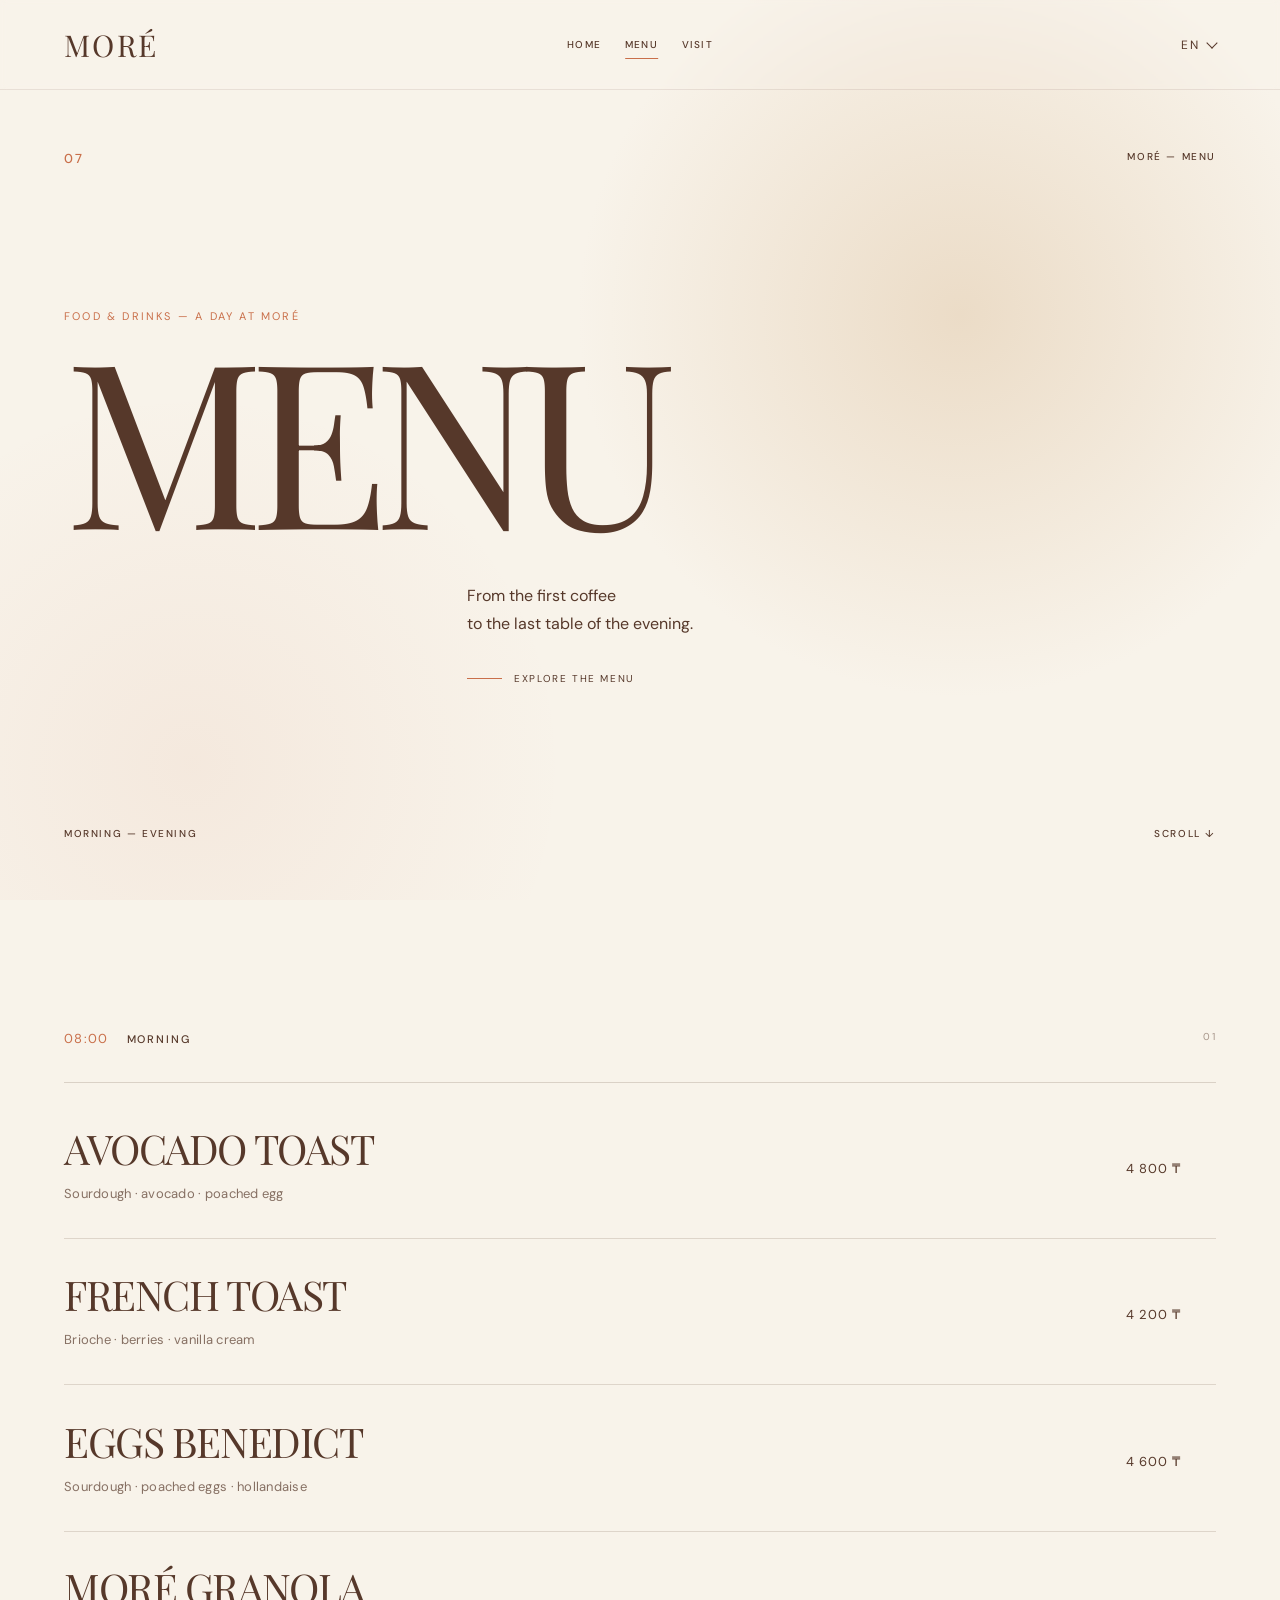
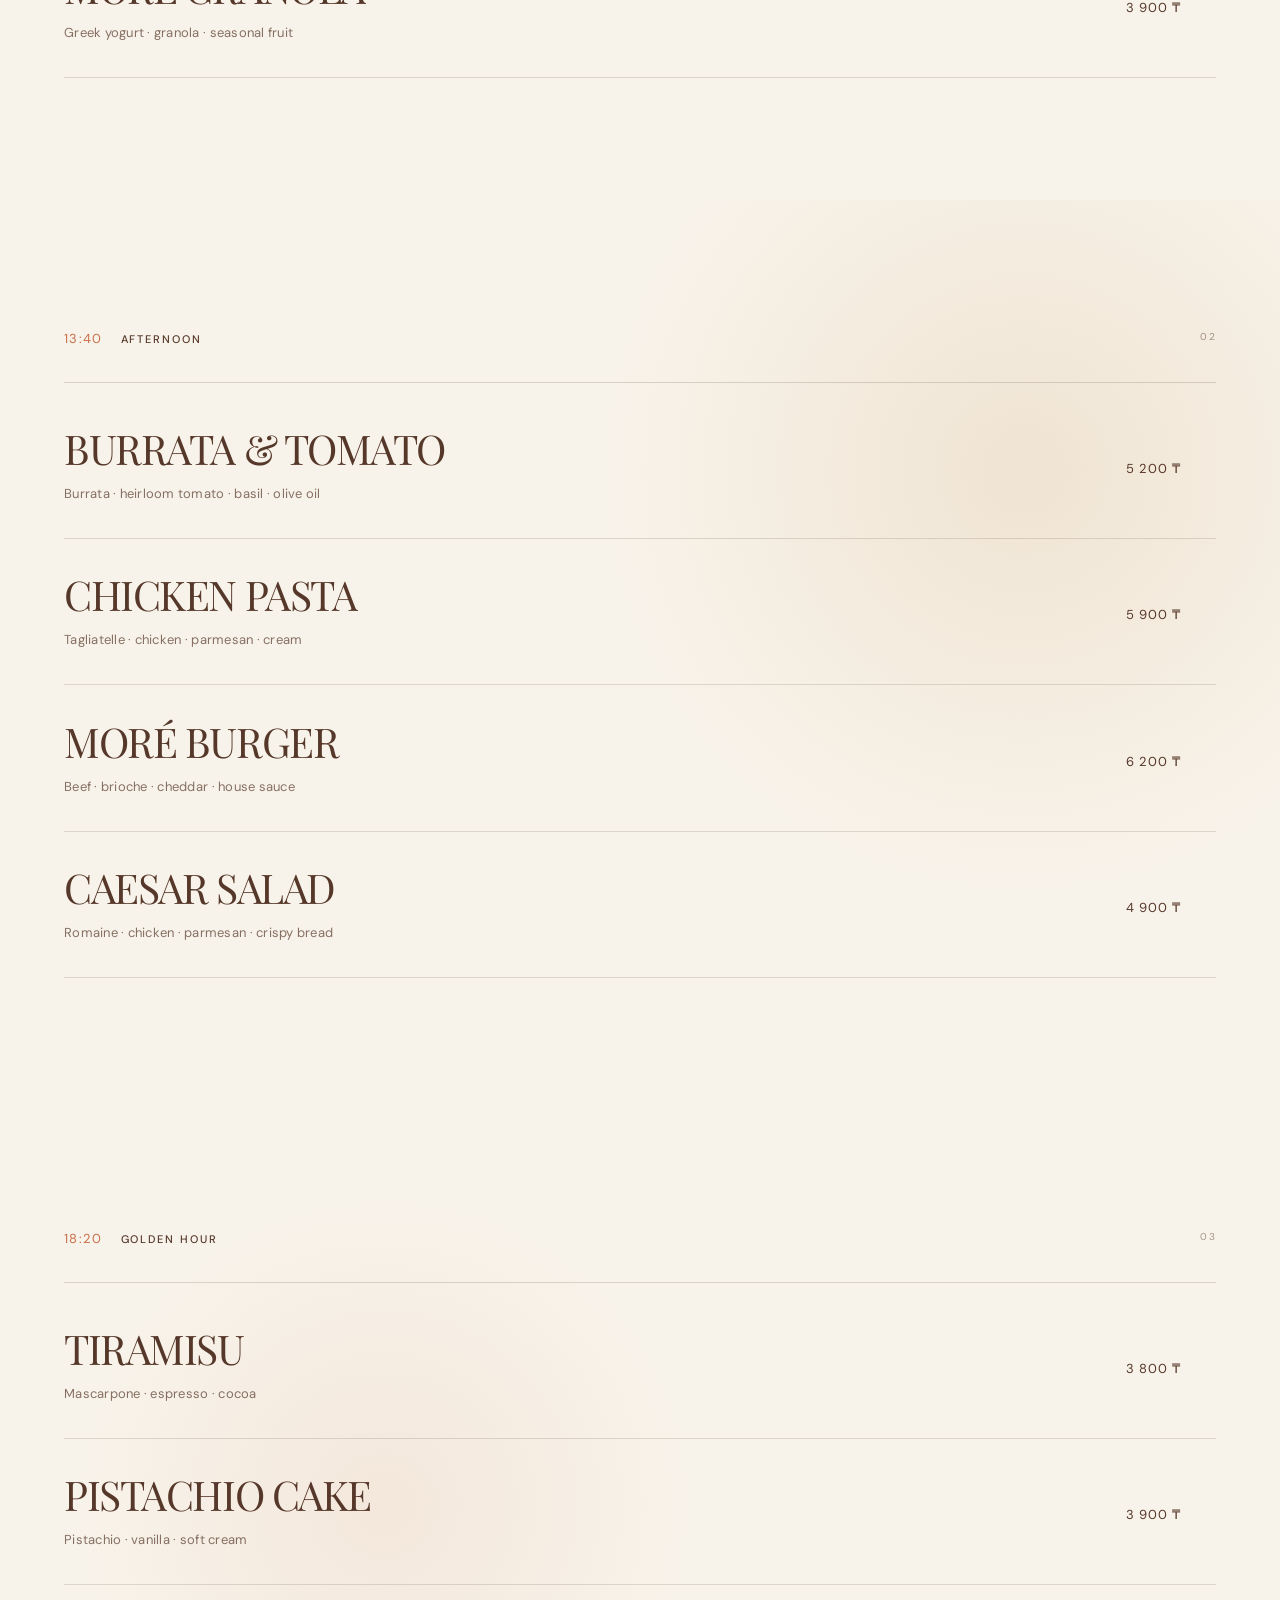
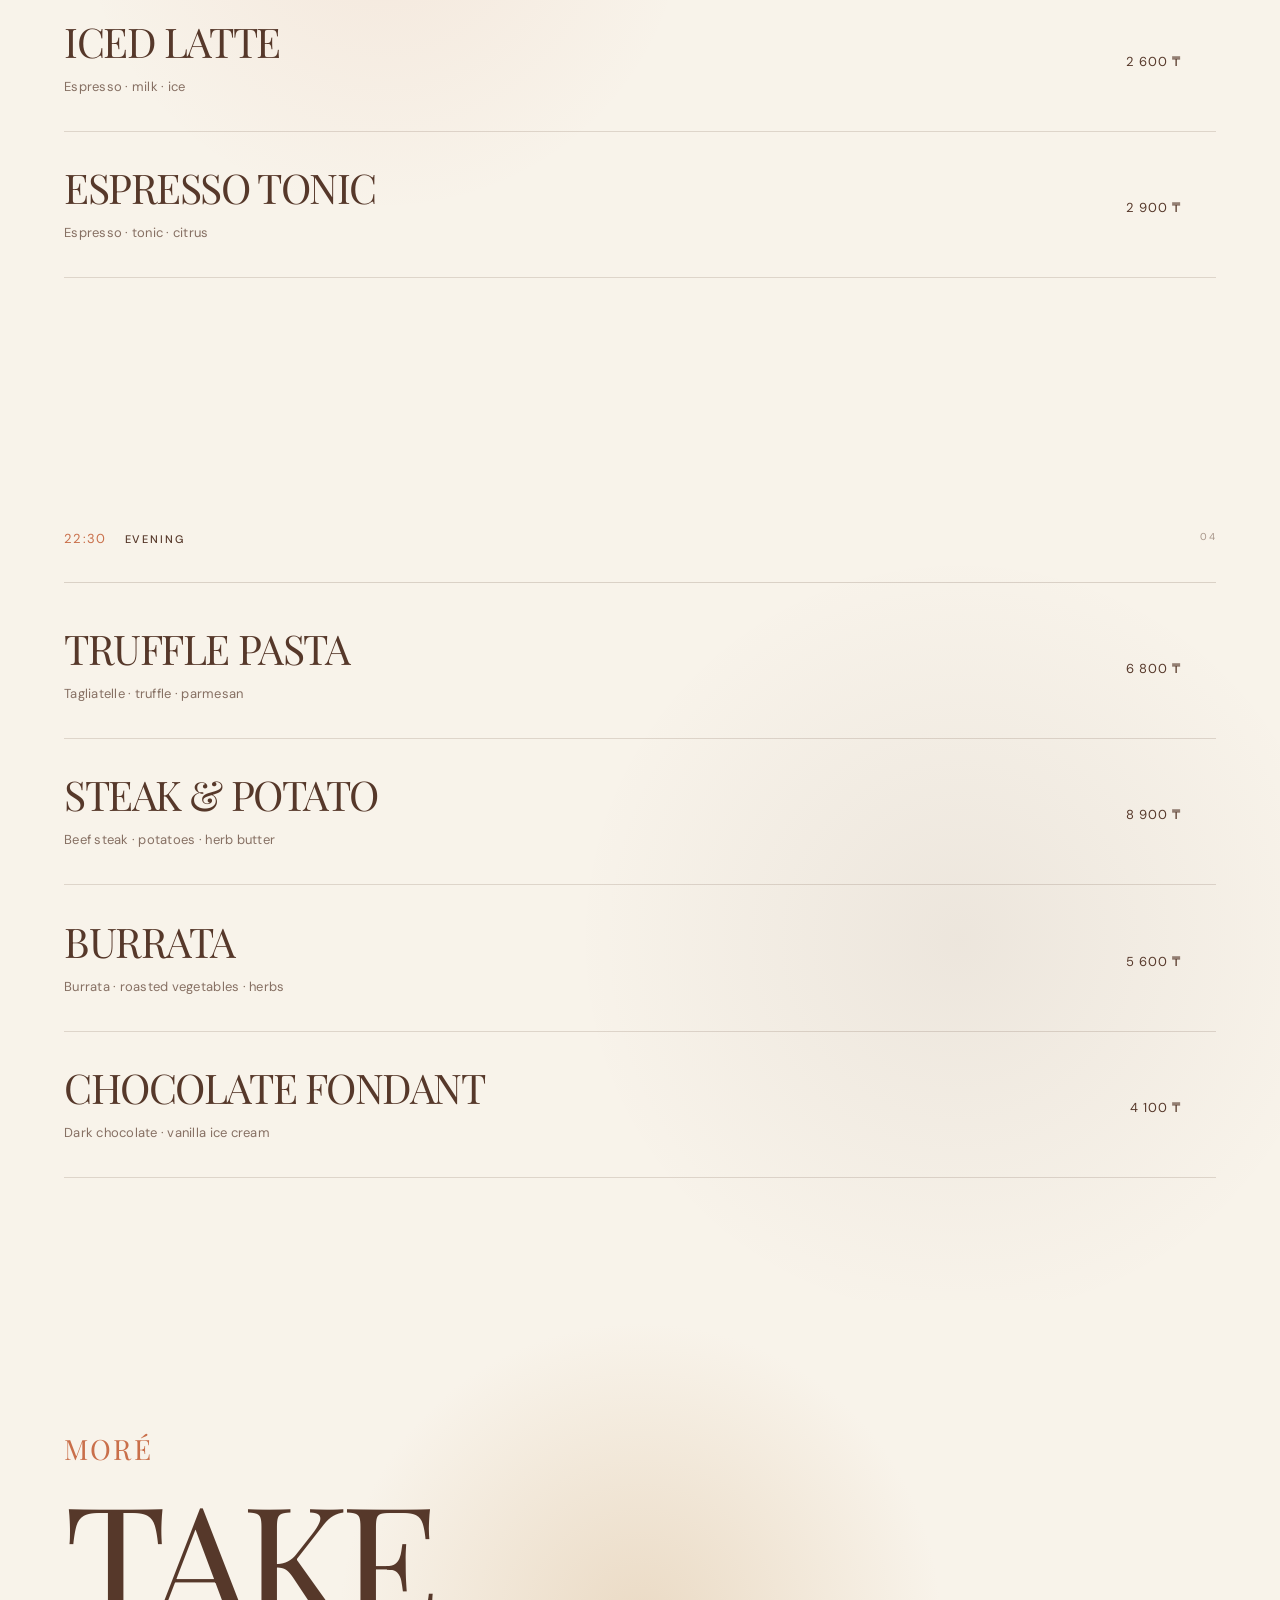
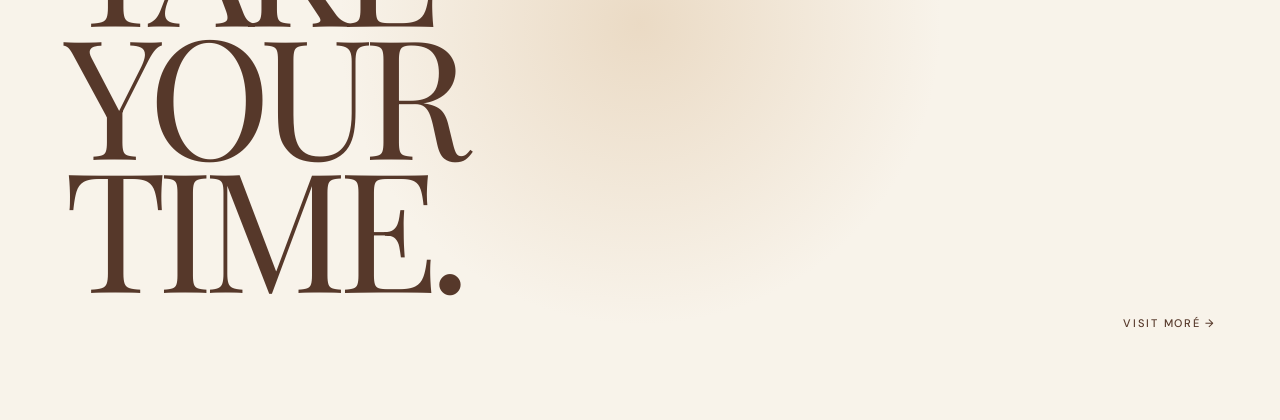
==== menu.html @ 7689d216 "Add files via upload" ====
<!DOCTYPE html>
<html lang="en">
<head>
    <meta charset="UTF-8">
    <meta name="viewport" content="width=device-width, initial-scale=1.0">

    <title>MORÉ — Menu</title>

    <link rel="stylesheet" href="style.css">
    
    <link rel="stylesheet" href="menu.css">
</head>

<body>

    <!-- HEADER -->

<header class="header">

    <a href="index.html" class="logo">
        MORÉ
    </a>

    <nav class="navigation">
        <a href="index.html" data-i18n="nav.home">HOME</a>
        <a href="menu.html" class="active" data-i18n="nav.menu">MENU</a>
        <a href="visit.html" data-i18n="nav.visit">VISIT</a>
    </nav>

    <div class="language-switcher">
        <button
            class="language-button"
            id="languageButton"
            type="button"
            aria-expanded="false"
            aria-label="Выбрать язык"
        >
            <span id="currentLanguage">EN</span>
            <span class="language-arrow"></span>
        </button>

        <div class="language-dropdown" id="languageDropdown" hidden>
            <button type="button" data-language="ru">Русский</button>
            <button type="button" data-language="en">English</button>
            <button type="button" data-language="kk">Қазақша</button>
        </div>
    </div>

</header>



    <!-- MENU HERO -->

    <main>

        <section class="menu-hero">

            <div class="menu-hero-top">
                <span>07</span>
                <span>MORÉ — MENU</span>
            </div>

            <div class="menu-hero-content">

                
<span class="menu-label" data-i18n="menu.hero.label">
    FOOD & DRINKS — A DAY AT MORÉ
</span>

<h1 data-i18n="menu.hero.title">MENU</h1>

<p data-i18n="menu.hero.description">
    From the first coffee<br>
    to the last table of the evening.
</p>

<div class="menu-hero-hint">
    <span class="menu-hint-line"></span>
    <span data-i18n="menu.hero.hint">EXPLORE THE MENU</span>
</div>

            </div>

            <div class="menu-hero-bottom">
    <span data-i18n="menu.hero.period">MORNING — EVENING</span>
    <span data-i18n="menu.hero.scroll">SCROLL ↓</span>
</div>

        </section>


        <!-- MORNING -->

        <section class="menu-section morning-menu">

            <div class="menu-section-header">

                <div>
                    <span class="menu-time">08:00</span>
                    <span class="menu-period" data-i18n="menu.period.morning">MORNING</span>
                </div>

                <span class="menu-section-number">
                    01
                </span>

            </div>


            <div class="menu-items">

                <article class="menu-item">

                    <div class="menu-item-main">
                        <h2 data-i18n="menu.dish.avocado">AVOCADO TOAST</h2>

                        <p data-i18n="menu.avocado.description">
                            Sourdough · avocado · poached egg
                        </p>
                    </div>

                    <span class="menu-price">
                        4 800 ₸
                    </span>

                </article>


                <article class="menu-item">

                    <div class="menu-item-main">
                        <h2 data-i18n="menu.dish.frenchToast">FRENCH TOAST</h2>

                        <p data-i18n="menu.frenchToast.description">
                            Brioche · berries · vanilla cream
                        </p>
                    </div>

                    <span class="menu-price">
                        4 200 ₸
                    </span>

                </article>


                <article class="menu-item">

                    <div class="menu-item-main">
                        <h2 data-i18n="menu.dish.benedict">EGGS BENEDICT</h2>

                        <p data-i18n="menu.benedict.description">
                            Sourdough · poached eggs · hollandaise
                        </p>
                    </div>

                    <span class="menu-price">
                        4 600 ₸
                    </span>

                </article>


                <article class="menu-item">

                    <div class="menu-item-main">
                        <h2 data-i18n="menu.dish.granola">MORÉ GRANOLA</h2>

                        <p data-i18n="menu.granola.description">
                            Greek yogurt · granola · seasonal fruit
                        </p>
                    </div>

                    <span class="menu-price">
                        3 900 ₸
                    </span>

                </article>

            </div>

        </section>


        <!-- AFTERNOON -->

        <section class="menu-section afternoon-menu">

            <div class="menu-section-header">

                <div>
                    <span class="menu-time">13:40</span>
                    <span class="menu-period" data-i18n="menu.period.afternoon">AFTERNOON</span>
                </div>

                <span class="menu-section-number">
                    02
                </span>

            </div>


            <div class="menu-items">

                <article class="menu-item">

                    <div class="menu-item-main">
                        <h2 data-i18n="menu.dish.burrataTomato">BURRATA & TOMATO</h2>

                        <p data-i18n="menu.burrataTomato.description">
                            Burrata · heirloom tomato · basil · olive oil
                        </p>
                    </div>

                    <span class="menu-price">
                        5 200 ₸
                    </span>

                </article>


                <article class="menu-item">

                    <div class="menu-item-main">
                        <h2 data-i18n="menu.dish.chickenPasta">CHICKEN PASTA</h2>

                        <p data-i18n="menu.chickenPasta.description">
                            Tagliatelle · chicken · parmesan · cream
                        </p>
                    </div>

                    <span class="menu-price">
                        5 900 ₸
                    </span>

                </article>


                <article class="menu-item">

                    <div class="menu-item-main">
                        
                    <h2 data-i18n="menu.dish.burger">MORÉ BURGER</h2>

                        <p data-i18n="menu.burger.description">
                            Beef · brioche · cheddar · house sauce
                        </p>
                    </div>

                    <span class="menu-price">
                        6 200 ₸
                    </span>

                </article>


                <article class="menu-item">

                    <div class="menu-item-main">
                        <h2 data-i18n="menu.dish.caesar">CAESAR SALAD</h2>

                        <p data-i18n="menu.caesar.description">
                            Romaine · chicken · parmesan · crispy bread
                        </p>
                    </div>

                    <span class="menu-price">
                        4 900 ₸
                    </span>

                </article>

            </div>

        </section>


        <!-- GOLDEN HOUR -->

        <section class="menu-section golden-menu">

            <div class="menu-section-header">

                <div>
                    <span class="menu-time">18:20</span>
                    <span class="menu-period" data-i18n="menu.period.golden">GOLDEN HOUR</span>
                </div>

                <span class="menu-section-number">
                    03
                </span>

            </div>


            <div class="menu-items">

                <article class="menu-item">

                    <div class="menu-item-main">
                        <h2 data-i18n="menu.dish.tiramisu">TIRAMISU</h2>

                        <p data-i18n="menu.tiramisu.description">
                            Mascarpone · espresso · cocoa
                        </p>
                    </div>

                    <span class="menu-price">
                        3 800 ₸
                    </span>

                </article>


                
<article class="menu-item">
    <div class="menu-item-main">
        <h2 data-i18n="menu.dish.pistachioCake">PISTACHIO CAKE</h2>
        <p data-i18n="menu.pistachioCake.description">Pistachio · vanilla · soft cream</p>
    </div>

    <span class="menu-price">3 900 ₸</span>
</article>


                <article class="menu-item">

                    <div class="menu-item-main">
                        <h2 data-i18n="menu.dish.icedLatte">ICED LATTE</h2>

                        <p data-i18n="menu.icedLatte.description">
                            Espresso · milk · ice
                        </p>
                    </div>

                    <span class="menu-price">
                        2 600 ₸
                    </span>

                </article>


                <article class="menu-item">

                    <div class="menu-item-main">
                        <h2 data-i18n="menu.dish.espressoTonic">ESPRESSO TONIC</h2>

                        <p data-i18n="menu.espressoTonic.description">
                            Espresso · tonic · citrus
                        </p>
                    </div>

                    <span class="menu-price">
                        2 900 ₸
                    </span>

                </article>

            </div>

        </section>


        <!-- EVENING -->

        <section class="menu-section evening-menu">

            <div class="menu-section-header">

                <div>
                    <span class="menu-time">22:30</span>
                    <span class="menu-period" data-i18n="menu.period.evening">EVENING</span>
                </div>

                <span class="menu-section-number">
                    04
                </span>

            </div>


            <div class="menu-items">

                <article class="menu-item">

                    <div class="menu-item-main">
                        <h2 data-i18n="menu.dish.trufflePasta">TRUFFLE PASTA</h2>

                        <p data-i18n="menu.trufflePasta.description">
                            Tagliatelle · truffle · parmesan
                        </p>
                    </div>

                    <span class="menu-price">
                        6 800 ₸
                    </span>

                </article>


                <article class="menu-item">

                    <div class="menu-item-main">
                        <h2 data-i18n="menu.dish.steak">STEAK & POTATO</h2>

                        <p data-i18n="menu.steak.description">
                            Beef steak · potatoes · herb butter
                        </p>
                    </div>

                    <span class="menu-price">
                        8 900 ₸
                    </span>

                </article>


                <article class="menu-item">

                    <div class="menu-item-main">
                        <h2 data-i18n="menu.dish.burrata">BURRATA</h2>


                        <p data-i18n="menu.burrata.description">
                            Burrata · roasted vegetables · herbs
                        </p>
                    </div>

                    <span class="menu-price">
                        5 600 ₸
                    </span>

                </article>


                <article class="menu-item">

                    <div class="menu-item-main">
                        <h2 data-i18n="menu.dish.fondant">CHOCOLATE FONDANT</h2>

                        <p data-i18n="menu.fondant.description">
                            Dark chocolate · vanilla ice cream
                        </p>
                    </div>

                    <span class="menu-price">
                        4 100 ₸
                    </span>

                </article>

            </div>

        </section>


        <!-- MENU END -->

        <section class="menu-end">
    <span>MORÉ</span>

    <h2 data-i18n="menu.end.title">
        TAKE<br>
        YOUR<br>
        TIME.
    </h2>

    <a href="visit.html" data-i18n="menu.end.visit">
        VISIT MORÉ →
    </a>
</section>

    </main>


    <script src="script.js"></script>
    
    <script src="menu.js"></script>

</body>
</html>
---- style.css ----
/* =========================
   MORÉ — GLOBAL STYLES
========================= */

@import url('https://fonts.googleapis.com/css2?family=DM+Sans:wght@400;500;600&family=Playfair+Display:wght@400;500&display=swap');

* {
    margin: 0;
    padding: 0;
    box-sizing: border-box;
}

html {
    scroll-behavior: smooth;
}

body {
    background: #F8F3EA;
    color: #56382A;
    font-family: "DM Sans", sans-serif;
}

/* =========================
   MORÉ — ONE GLOBAL HEADER
========================= */

.header {
    position: fixed;
    top: 0;
    left: 0;
    z-index: 1000;

    display: flex;
    align-items: center;
    justify-content: space-between;

    width: 100%;
    height: 90px;
    padding: 0 5vw;

    background: rgba(248, 243, 234, 0.08);
    backdrop-filter: blur(3px);
    -webkit-backdrop-filter: blur(3px);

    border-bottom: 1px solid rgba(86, 56, 42, 0.10);
}

/* LOGO */

.logo {
    flex-shrink: 0;

    color: #56382A;
    font-family: "Playfair Display", serif;
    font-size: 30px;
    font-weight: 400;
    letter-spacing: 0.08em;
    line-height: 1;

    text-decoration: none;
}

/* NAVIGATION */

.navigation {
    position: absolute;
    left: 50%;
    transform: translateX(-50%);

    display: flex;
    align-items: center;
    justify-content: center;
    gap: 24px;

    min-width: 0;
    margin: 0;
    white-space: nowrap;
}

.navigation a {
    position: relative;
    flex-shrink: 0;

    color: #56382A;
    font-family: "DM Sans", sans-serif;
    font-size: 10px;
    font-weight: 500;
    letter-spacing: 0.12em;

    white-space: nowrap;
    text-decoration: none;
    transition: color 0.3s ease;
}

/* Animated underline */

.navigation a::after {
    content: "";
    position: absolute;
    left: 0;
    bottom: -8px;

    width: 100%;
    height: 1px;
    background: #C96F4A;

    transform: scaleX(0);
    transform-origin: left;
    transition: transform 0.4s cubic-bezier(0.2, 0.7, 0.2, 1);
}

.navigation a:hover {
    color: #C96F4A;
}

.navigation a:hover::after,
.navigation a.active::after {
    transform: scaleX(1);
}

/* OPTIONAL HEADER LINK — VISIT */

.header-cta {
    display: inline-flex;
    align-items: center;
    gap: 10px;

    flex-shrink: 0;

    color: #56382A;
    font-size: 9px;
    font-weight: 600;
    letter-spacing: 0.15em;

    text-decoration: none;
    transition: color 0.3s ease;
}

.header-cta:hover {
    color: #C96F4A;
}

.header-cta span {
    display: inline-block;
    transition: transform 0.3s ease;
}

.header-cta:hover span {
    transform: translate(3px, -3px);
}

/* VISIT — FIND US */

.visit-header-actions {
    display: flex;
    align-items: center;
    justify-content: flex-end;
    gap: 24px;
    flex-shrink: 0;
}

.visit-header-actions .language-switcher {
    margin-left: 0;
}

.visit-header-link {
    display: inline-flex;
    align-items: center;
    gap: 10px;
    flex-shrink: 0;

    color: #56382A;
    font-size: 9px;
    font-weight: 600;
    letter-spacing: 0.15em;

    text-decoration: none;
    transition: color 0.3s ease;
}

.visit-header-link:hover {
    color: #C96F4A;
}

.visit-header-link span {
    display: inline-block;
    transition: transform 0.3s ease;
}

.visit-header-link:hover span {
    transform: translate(3px, -3px);
}

/* =========================
   LANGUAGE SWITCHER
========================= */

.language-switcher {
    position: relative;
    display: flex;
    align-items: center;
    margin-left: 30px;
    flex-shrink: 0;
}

.language-button {
    display: flex;
    align-items: center;
    gap: 8px;
    padding: 10px 0 10px 10px;

    border: none;
    background: transparent;

    color: var(--brown, #56382A);
    font-family: inherit;
    font-size: 12px;
    letter-spacing: 1.5px;

    cursor: pointer;
    transition: color 0.3s ease;
}

.language-button:hover {
    color: var(--terra, #C96F4A);
}

.language-arrow {
    display: inline-block;
    width: 8px;
    height: 8px;
    margin-left: 1px;
    margin-top: -4px;

    border-right: 1.5px solid currentColor;
    border-bottom: 1.5px solid currentColor;

    transform: rotate(45deg);
    flex-shrink: 0;
    transition: transform 0.3s ease;
}

.language-button[aria-expanded="true"] .language-arrow {
    transform: translateY(4px) rotate(225deg);
}

.language-dropdown {
    position: absolute;
    z-index: 1000;
    top: calc(100% + 12px);
    right: 0;

    min-width: 145px;
    padding: 7px;

    border: 1px solid rgba(86, 56, 42, 0.15);
    background: #F8F3EA;
    box-shadow: 0 12px 30px rgba(56, 36, 25, 0.12);
}

.language-dropdown[hidden] {
    display: none;
}

.language-dropdown button {
    display: block;
    width: 100%;
    padding: 12px 14px;

    border: none;
    background: transparent;

    color: #56382A;
    text-align: left;
    font-family: inherit;
    font-size: 13px;

    cursor: pointer;
    transition: background-color 0.25s ease, color 0.25s ease;
}

.language-dropdown button:hover {
    background: rgba(201, 111, 74, 0.12);
    color: #C96F4A;
}


/* =========================================
   MORÉ — NEW MOBILE HEADER
========================================= */

/* =========================================
   MORÉ — NEW MOBILE HEADER
========================================= */

@media (max-width: 768px) {

    /* HEADER */

    .header {
        position: fixed;
        top: 0;
        left: 0;
        width: 100%;
        height: 72px;
        padding: 0 16px;
        box-sizing: border-box;

        display: grid;
        grid-template-columns: 1fr auto 1fr;
        align-items: center;
        gap: 8px;
    }

    /* LOGO */

    .header .logo {
        position: relative;
        z-index: 2;
        justify-self: start;
        font-size: 22px;
        letter-spacing: .06em;
    }

    /* NAVIGATION */

    .header .navigation {
        position: static;
        left: auto;
        transform: none;

        grid-column: 2;
        justify-self: center;

        display: flex;
        align-items: center;
        justify-content: center;
        gap: 10px;
        margin: 0;
        white-space: nowrap;
    }

    .header .navigation a {
        flex-shrink: 0;
        font-size: 8px;
        letter-spacing: .04em;
        white-space: nowrap;
    }

    .header .navigation a::after {
        bottom: -6px;
    }

    /* LANGUAGE SWITCHER */

    .header .language-switcher {
        position: static;
        grid-column: 3;
        justify-self: end;

        display: flex;
        align-items: center;
        margin: 0;
        z-index: 2;
    }

    .header .language-button {
        gap: 5px;
        padding: 8px 0 8px 3px;
        font-size: 10px;
        letter-spacing: .5px;
    }

    .header .language-arrow {
        width: 6px;
        height: 6px;
    }

    /* VISIT — FIND US */

    .visit-header-actions {
        display: flex;
        align-items: center;
        flex: 0 0 auto;
        gap: 8px;
        margin-left: auto;
    }

    .visit-header-actions .language-switcher {
        margin-left: 0;
    }

    .visit-header-actions .visit-header-link {
        display: inline-flex;
        align-items: center;
        gap: 2px;
        font-size: 7px;
        letter-spacing: .03em;
        white-space: nowrap;
    }

    /* RUSSIAN */

    html[lang="ru"] .header .navigation {
        gap: 6px;
    }

    html[lang="ru"] .header .navigation a {
        font-size: 7px;
        letter-spacing: 0;
    }

    /* KAZAKH */

    html[lang="kk"] .header .navigation {
        gap: 5px;
    }

    html[lang="kk"] .header .navigation a {
        font-size: 7px;
        letter-spacing: 0;
    }
}

@media (max-width: 680px) {
    .header {
        outline: 2px solid red;
    }

    .header .language-switcher {
        outline: 2px solid blue;
    }
}
---- menu.css ----
/* =========================================
   MORÉ — MENU
   Clean editorial stylesheet
   ========================================= */

:root {
    --cream: #F8F3EA;
    --beige: #E6D2B8;
    --paper: #F5F1E9;
    --brown: #56382A;
    --terra: #C96F4A;
    --white: #FFF8EF;

    --more-ink: #30271F;
    --more-muted: #8B8074;
    --more-line: rgba(48, 39, 31, .2);
    --more-accent: #A65D43;

    --art-cream: #F5EBDD;
    --art-paper: #E8D7C3;
    --art-brown: #382219;
    --art-brown-light: #56382A;
    --art-terracotta: #C3835D;
    --art-muted: #A88A73;
}

/* =========================================
   MENU HERO
   ========================================= */

.menu-hero {
    position: relative;
    display: flex;
    min-height: 100vh;
    min-height: 100svh;
    flex-direction: column;
    justify-content: space-between;
    padding: 150px 5vw 60px;
    background:
        radial-gradient(circle at 75% 35%, rgba(230, 210, 184, .7), transparent 34%),
        radial-gradient(circle at 15% 85%, rgba(201, 111, 74, .08), transparent 28%),
        var(--cream);
}

.menu-hero-top,
.menu-hero-bottom {
    display: flex;
    justify-content: space-between;
    gap: 20px;
    font-size: 10px;
    font-weight: 500;
    letter-spacing: .16em;
}

.menu-hero-top span:first-child {
    color: var(--terra);
    font-size: 13px;
}

.menu-hero-content {
    margin: auto 0;
}

.menu-label {
    display: block;
    margin-bottom: 20px;
    color: var(--terra);
    font-size: 11px;
    letter-spacing: .2em;
}

.menu-hero-content h1 {
    color: var(--brown);
    font-family: "Playfair Display", Georgia, serif;
    font-size: clamp(100px, 18vw, 260px);
    font-weight: 400;
    line-height: .8;
    letter-spacing: -.07em;
}

.menu-hero-content p {
    margin: 55px 0 0 35%;
    color: var(--brown);
    font-size: 16px;
    line-height: 1.7;
}

.menu-hero-hint {
    display: flex;
    align-items: center;
    gap: 12px;
    margin: 35px 0 0 35%;
    color: var(--brown);
    font-size: 10px;
    letter-spacing: .16em;
    opacity: .7;
}

.menu-hint-line {
    width: 35px;
    height: 1px;
    background: var(--terra);
}

.menu-hero-bottom {
    color: var(--brown);
}

.menu-hero-bottom span:last-child {
    animation: menuScroll 1.8s ease-in-out infinite;
}

@keyframes menuScroll {
    0%, 100% { transform: translateY(0); }
    50% { transform: translateY(6px); }
}

/* =========================================
   MENU SECTIONS
   ========================================= */

.menu-section {
    position: relative;
    min-height: 100vh;
    padding: 130px 5vw 120px;
    background: var(--cream);
}

.afternoon-menu {
    background:
        radial-gradient(circle at 80% 30%, rgba(230, 210, 184, .45), transparent 35%),
        var(--cream);
}

.golden-menu {
    background:
        radial-gradient(circle at 30% 45%, rgba(201, 111, 74, .09), transparent 30%),
        var(--cream);
}

.evening-menu {
    background:
        radial-gradient(circle at 75% 60%, rgba(86, 56, 42, .07), transparent 35%),
        var(--cream);
}

.menu-section-header {
    display: flex;
    align-items: flex-start;
    justify-content: space-between;
    gap: 20px;
    padding-bottom: 35px;
    border-bottom: 1px solid rgba(86, 56, 42, .18);
}

.menu-section-header > div {
    display: flex;
    align-items: baseline;
    flex-wrap: wrap;
    gap: 18px;
}

.menu-time {
    color: var(--terra);
    font-size: 13px;
    letter-spacing: .1em;
}

.menu-period {
    color: var(--brown);
    font-size: 11px;
    font-weight: 500;
    letter-spacing: .18em;
}

.menu-section-number {
    color: rgba(86, 56, 42, .5);
    font-size: 10px;
    letter-spacing: .15em;
}

.menu-items {
    width: 100%;
    margin-top: 10px;
}

.menu-item {
    position: relative;
    translate: 0 0;

    transition:
        translate 650ms cubic-bezier(0.22, 1, 0.36, 1),
        padding 650ms cubic-bezier(0.22, 1, 0.36, 1),
        background-color 450ms ease;
}

.menu-item::after {
    transition:
        opacity 450ms ease,
        transform 650ms cubic-bezier(0.22, 1, 0.36, 1);
}

.menu-item:hover {
    translate: 6px 0;
    padding-right: 35px;
    padding-left: 20px;
    background: rgba(230, 210, 184, .18);
}

.menu-item:hover::after {
    opacity: 1;
    transform: translate(0, -50%);
}

.menu-item-main {
    min-width: 0;
}

.menu-item-main h2 {
    color: var(--brown);
    font-family: "Playfair Display", Georgia, serif;
    font-size: clamp(28px, 3.2vw, 48px);
    font-weight: 400;
    line-height: 1;
    letter-spacing: -.035em;
    transition:
        color 350ms ease,
        transform 450ms cubic-bezier(0.22, 1, 0.36, 1);
}

.menu-item:hover .menu-item-main h2 {
    color: var(--terra);
    transform: translateX(3px);
}

.menu-item-main p {
    margin-top: 15px;
    color: rgba(86, 56, 42, .7);
    font-size: 13px;
    line-height: 1.5;
    letter-spacing: .02em;
}

.menu-price {
    flex-shrink: 0;
    padding-top: 5px;
    color: var(--brown);
    font-size: 13px;
    letter-spacing: .08em;
}

.menu-item[role="button"] {
    cursor: pointer;
}

.menu-item[role="button"]:focus-visible {
    outline: 1px solid var(--terra);
    outline-offset: 5px;
}

.menu-end {
    display: flex;
    min-height: 80vh;
    flex-direction: column;
    justify-content: space-between;
    padding: 130px 5vw 90px;
    background:
        radial-gradient(circle at 50% 45%, rgba(230, 210, 184, .75), transparent 40%),
        var(--cream);
}

.menu-end > span {
    color: var(--terra);
    font-family: "Playfair Display", Georgia, serif;
    font-size: 28px;
    letter-spacing: .08em;
}

.menu-end h2 {
    color: var(--brown);
    font-family: "Playfair Display", Georgia, serif;
    font-size: clamp(80px, 13vw, 190px);
    font-weight: 400;
    line-height: .8;
    letter-spacing: -.06em;
}

.menu-end a {
    align-self: flex-end;
    color: var(--brown);
    font-size: 11px;
    font-weight: 500;
    letter-spacing: .16em;
    text-decoration: none;
    transition: color .3s ease;
}

.menu-end a:hover {
    color: var(--terra);
}

/* =========================================
   DISH MODAL
   ========================================= */

body.dish-modal-open {
    overflow: hidden;
}

.dish-modal {
    position: fixed;
    inset: 0;
    z-index: 2000;
    overflow-x: hidden;
    overflow-y: auto;
    padding: 0;
    background: var(--cream);
    visibility: hidden;
    opacity: 0;
    pointer-events: none;
    overscroll-behavior: contain;
    scroll-behavior: auto;
    transition: opacity .3s ease, visibility 0s linear .3s;
}

.dish-modal.is-open {
    visibility: visible;
    opacity: 1;
    pointer-events: auto;
    transition: opacity .3s ease, visibility 0s;
}

.dish-modal.is-closing {
    visibility: visible;
    opacity: 0;
    pointer-events: none;
    transition: opacity .28s ease;
}

.dish-modal-overlay {
    position: fixed;
    inset: 0;
    z-index: 0;
    background: rgba(35, 23, 17, .65);
    opacity: 0;
    pointer-events: none;
}

.dish-modal-content {
    position: relative;
    z-index: 1;
    display: block;
    width: 100%;
    min-height: 100%;
    overflow: visible;
    background: var(--cream);
    transform: none;
}

.dish-modal.is-open .dish-modal-content {
    animation: dishModalEnter .4s cubic-bezier(.22, 1, .36, 1) both;
}

.dish-modal.is-closing .dish-modal-content {
    animation: dishModalExit .28s ease both;
}

@keyframes dishModalEnter {
    from { opacity: 0; transform: translateY(14px); }
    to { opacity: 1; transform: translateY(0); }
}

@keyframes dishModalExit {
    from { opacity: 1; transform: translateY(0); }
    to { opacity: 0; transform: translateY(8px); }
}

.dish-modal-close {
    position: fixed;
    top: 24px;
    right: 30px;
    z-index: 20;
    display: flex;
    align-items: center;
    justify-content: center;
    width: 46px;
    height: 46px;
    border: 1px solid rgba(248, 243, 234, .65);
    border-radius: 50%;
    background: rgba(40, 29, 23, .18);
    backdrop-filter: blur(8px);
    color: #FFFAF2;
    font-size: 29px;
    font-weight: 300;
    line-height: 1;
    cursor: pointer;
    transition: background-color .3s ease, color .3s ease, transform .3s ease;
}

.dish-modal-close:hover {
    background: var(--cream);
    color: var(--brown);
    transform: rotate(90deg);
}

/* =========================================
   DISH HERO — PHOTO
   ========================================= */

.dish-hero {
    position: relative;
    display: flex;
    width: 100%;
    height: 100vh;
    height: 100svh;
    min-height: 620px;
    flex-direction: column;
    justify-content: space-between;
    overflow: hidden;
    background: var(--brown);
    color: #FFFAF2;
}

.dish-modal-image {
    position: absolute;
    inset: 0;
    z-index: 0;
    display: block;
    width: 100%;
    height: 100%;
    object-fit: cover;
    object-position: center;
    visibility: hidden;
    opacity: 0;
}

.dish-modal.is-image-ready .dish-modal-image {
    visibility: visible;
    opacity: 1;
}

.dish-hero-shade {
    position: absolute;
    inset: 0;
    z-index: 1;
    background:
        linear-gradient(90deg, rgba(25, 16, 12, .55), rgba(25, 16, 12, .1) 68%),
        linear-gradient(0deg, rgba(25, 16, 12, .4), transparent 45%);
    pointer-events: none;
}

.dish-hero-top {
    position: absolute;
    top: 30px;
    right: 100px;
    left: 5vw;
    z-index: 3;
    display: flex;
    align-items: center;
    justify-content: space-between;
    gap: 20px;
}

.dish-hero-logo {
    font-family: Georgia, serif;
    font-size: 23px;
    letter-spacing: .18em;
}

.dish-hero-edition {
    font-size: 9px;
    letter-spacing: .18em;
}

.dish-hero-copy {
    position: relative;
    z-index: 2;
    width: min(650px, 78vw);
    margin: auto auto 0 8vw;
    padding-bottom: 12vh;
    pointer-events: none;
}

.dish-modal.is-open .dish-hero-copy {
    animation: dishTextEnter .55s .08s cubic-bezier(.22, 1, .36, 1) both;
}

@keyframes dishTextEnter {
    from { opacity: 0; transform: translateY(18px); }
    to { opacity: 1; transform: translateY(0); }
}

.dish-hero-eyebrow {
    display: block;
    margin-bottom: 24px;
    font-size: 10px;
    letter-spacing: .23em;
}

.dish-hero-copy h2 {
    max-width: 800px;
    margin: 0;
    color: #F0D8C0;
    font-family: "Playfair Display", Georgia, serif;
    font-size: clamp(52px, 8vw, 118px);
    font-weight: 400;
    line-height: .98;
    letter-spacing: -.045em;
    text-shadow: 0 2px 18px rgba(35, 23, 17, .35);
}

.dish-modal-description {
    max-width: 400px;
    margin-top: 25px;
    color: rgba(255, 250, 242, .88);
    font-size: 15px;
    line-height: 1.8;
}

.dish-hero-bottom {
    position: relative;
    z-index: 2;
    display: flex;
    align-items: center;
    justify-content: space-between;
    gap: 20px;
    padding: 24px 5vw 30px;
    font-size: 9px;
    letter-spacing: .16em;
}

.dish-hero-scroll {
    display: flex;
    align-items: center;
    gap: 14px;
}

.dish-hero-scroll span {
    font-size: 18px;
    animation: dishScroll 1.7s ease-in-out infinite;
}

@keyframes dishScroll {
    0%, 100% { transform: translateY(0); }
    50% { transform: translateY(5px); }
}

/* =========================================
   DISH RECIPE — COMPACT EDITORIAL
   Единая версия нижней части блюда
   ========================================= */

.dish-recipe.dish-art.art-compact {
    display: block;
    width: 100%;
    overflow: hidden;
    padding: 0;
    background: var(--art-cream);
    color: var(--art-brown);
    font-family: inherit;
    box-sizing: border-box;
}

.dish-recipe.dish-art.art-compact *,
.dish-recipe.dish-art.art-compact *::before,
.dish-recipe.dish-art.art-compact *::after {
    box-sizing: border-box;
}

/* Topline */

.dish-recipe.dish-art.art-compact .compact-topline {
    display: flex;
    justify-content: space-between;
    gap: 16px;
    padding: 20px 6%;
    border-bottom: 1px solid var(--art-terracotta);
    color: var(--art-brown);
    font-size: 10px;
    letter-spacing: .12em;
}

/* Heading and photo */

.dish-recipe.dish-art.art-compact .compact-hero {
    display: grid;
    grid-template-columns: minmax(0, 1fr) minmax(0, 1fr);
    align-items: center;
    gap: 30px;
    padding: 45px 6%;
}

.dish-recipe.dish-art.art-compact .compact-hero-copy {
    min-width: 0;
}

.dish-recipe.dish-art.art-compact .compact-hero-copy h2 {
    margin: 0;
    font-family: "Playfair Display", Georgia, serif;
    font-size: clamp(42px, 6vw, 76px);
    font-weight: 400;
    line-height: .95;
    letter-spacing: -.055em;
}

.dish-recipe.dish-art.art-compact .compact-hero-copy h2 em {
    color: var(--more-accent);
    font-weight: 400;
}

.dish-recipe.dish-art.art-compact .compact-photo-frame {
    display: flex;
    min-width: 0;
    min-height: 220px;
    align-items: center;
    justify-content: center;
    padding: 15px;
    border: 1px solid rgba(56, 34, 25, .25);
    background: rgba(255, 255, 255, .16);
}

.dish-recipe.dish-art.art-compact .editorial-dish-image {
    display: block;
    width: 100%;
    max-height: 300px;
    object-fit: contain;
}

/* Ingredients and information */

.dish-recipe.dish-art.art-compact .compact-info {
    padding: 35px 6%;
}

.dish-recipe.dish-art.art-compact .compact-info-heading {
    display: flex;
    justify-content: space-between;
    gap: 15px;
    padding: 15px 0;
    border-top: 1px solid rgba(56, 34, 25, .25);
    font-size: 9px;
    letter-spacing: .1em;
}

.dish-recipe.dish-art.art-compact .dish-modal-ingredients {
    display: flex;
    flex-direction: column;
    gap: 0;
    margin-top: 0;
}

.dish-recipe.dish-art.art-compact .dish-ingredient-tag {
    display: grid;
    grid-template-columns: 35px minmax(0, 1fr);
    align-items: center;
    gap: 12px;
    padding: 13px 0;
    border: 0;
    border-bottom: 1px solid rgba(56, 34, 25, .2);
    background: transparent;
    transition: color .25s ease, padding-left .25s ease;
}

.dish-recipe.dish-art.art-compact .dish-ingredient-tag:hover {
    padding-left: 5px;
    color: var(--more-accent);
    transform: none;
}

.dish-recipe.dish-art.art-compact .dish-ingredient-number {
    color: var(--art-terracotta);
    font-size: 10px;
}

.dish-recipe.dish-art.art-compact .dish-ingredient-name {
    color: inherit;
    font-family: "Playfair Display", Georgia, serif;
    font-size: clamp(17px, 1.8vw, 22px);
    line-height: 1.4;
}

/* Taste */

.dish-recipe.dish-art.art-compact .compact-taste {
    margin-top: 35px;
}

.dish-recipe.dish-art.art-compact .dish-modal-taste-notes {
    margin: 20px 0;
    color: #795B49;
    font-size: 13px;
    line-height: 1.8;
}

.dish-recipe.dish-art.art-compact .dish-modal-taste-tags {
    display: flex;
    flex-wrap: wrap;
    gap: 8px;
    margin-top: 20px;
}

.dish-recipe.dish-art.art-compact .dish-taste-tag {
    display: inline-flex;
    align-items: center;
    gap: 8px;
    padding: 8px 12px;
    border: 1px solid rgba(56, 34, 25, .25);
    border-radius: 30px;
    background: transparent;
    color: var(--art-brown);
    transition: background-color .25s ease, color .25s ease, border-color .25s ease;
}

.dish-recipe.dish-art.art-compact .dish-taste-tag:hover {
    border-color: var(--art-brown);
    background: var(--art-brown);
    color: var(--art-cream);
    transform: none;
}

.dish-recipe.dish-art.art-compact .dish-taste-number {
    color: var(--art-terracotta);
    font-size: 9px;
}

.dish-recipe.dish-art.art-compact .dish-taste-name {
    font-size: 9px;
    letter-spacing: .06em;
    overflow-wrap: anywhere;
}

/* Price */

.dish-recipe.dish-art.art-compact .compact-price {
    display: flex;
    align-items: center;
    justify-content: space-between;
    gap: 20px;
    padding: 30px 6%;
    border-top: 1px solid rgba(56, 34, 25, .3);
    border-bottom: 1px solid rgba(56, 34, 25, .3);
}

.dish-recipe.dish-art.art-compact .dish-modal-price {
    color: var(--art-brown);
    font-family: "Playfair Display", Georgia, serif;
    font-size: clamp(38px, 7vw, 76px);
    font-weight: 400;
    line-height: 1;
    letter-spacing: -.05em;
    white-space: nowrap;
}

/* Footer */

.dish-recipe.dish-art.art-compact .compact-footer {
    display: grid;
    grid-template-columns: minmax(0, 1fr) minmax(0, 1fr);
    align-items: center;
    gap: 15px;
    padding: 25px 6%;
    background: var(--art-cream);
}

.dish-recipe.dish-art.art-compact .dish-footer-logo {
    color: var(--art-brown);
    font-family: "Playfair Display", Georgia, serif;
    font-size: 27px;
    letter-spacing: .08em;
}

.dish-recipe.dish-art.art-compact .dish-footer-logo > span {
    margin-left: 3px;
    font-family: Arial, sans-serif;
    font-size: 9px;
    vertical-align: top;
}

.dish-recipe.dish-art.art-compact .dish-footer-message {
    margin: 0;
    color: #795B49;
    font-family: "Playfair Display", Georgia, serif;
    font-size: 13px;
    font-style: italic;
    text-align: right;
}

.dish-recipe.dish-art.art-compact .dish-recipe-back {
    grid-column: 1 / -1;
    display: flex;
    align-items: center;
    justify-content: space-between;
    gap: 15px;
    width: 100%;
    padding: 15px 0 0;
    border: 0;
    border-top: 1px solid rgba(56, 34, 25, .3);
    background: transparent;
    color: var(--art-brown);
    font: inherit;
    font-size: 10px;
    letter-spacing: .12em;
    text-align: left;
    cursor: pointer;
    transition: color .25s ease;
}

.dish-recipe.dish-art.art-compact .dish-recipe-back:hover {
    color: var(--more-accent);
}

.dish-recipe.dish-art.art-compact .dish-recipe-back > span {
    font-size: 17px;
}

/* =========================================
   RESPONSIVE
   ========================================= */

@media (max-width: 1000px) {
    .dish-recipe.dish-art.art-compact .compact-hero {
        gap: 24px;
    }
}

@media (max-width: 800px) {
    .dish-hero {
        min-height: 580px;
    }

    .dish-hero-copy {
        width: 84vw;
        margin-left: 6vw;
        padding-bottom: 12vh;
    }
}

@media (max-width: 680px) {
    .menu-hero {
        min-height: 90vh;
        min-height: 90svh;
        padding: 110px 6vw 45px;
    }

    .menu-hero-content h1 {
        font-size: clamp(85px, 25vw, 150px);
    }

    .menu-hero-content p {
        margin: 35px 0 0;
        font-size: 14px;
    }

    .menu-hero-hint {
        margin: 28px 0 0;
    }

    .menu-section {
        min-height: auto;
        padding: 90px 6vw;
    }

    .menu-section-header {
        gap: 15px;
    }

    .menu-section-header > div {
        gap: 10px;
    }

    .menu-time {
        font-size: 11px;
    }

    .menu-period {
        font-size: 9px;
    }

    .menu-item {
        min-height: auto;
        gap: 20px;
        padding: 30px 25px 30px 0;
    }

    .menu-item:hover {
        padding-right: 25px;
        padding-left: 8px;
    }

    .menu-item-main h2 {
        font-size: clamp(24px, 7vw, 34px);
    }

    .menu-item-main p {
        max-width: 240px;
        font-size: 12px;
    }

    .menu-price {
        padding-top: 3px;
        font-size: 11px;
    }

    .menu-end {
        min-height: 75vh;
        padding: 100px 6vw 60px;
    }

    .menu-end h2 {
        font-size: clamp(70px, 20vw, 120px);
    }

    .menu-end a {
        align-self: flex-start;
    }

    .dish-modal-close {
        top: 16px;
        right: 16px;
        width: 40px;
        height: 40px;
    }

    .dish-hero {
        height: 88vh;
        height: 88svh;
        min-height: 570px;
        max-height: 850px;
    }

    .dish-hero-top {
        top: 22px;
        right: 70px;
        left: 6vw;
        align-items: flex-start;
    }

    .dish-hero-edition {
        max-width: 160px;
        font-size: 7px;
        line-height: 1.6;
        text-align: right;
    }

    .dish-hero-copy {
        width: 88vw;
        margin-left: 6vw;
        padding-bottom: 10vh;
    }

    .dish-hero-eyebrow {
        margin-bottom: 17px;
        font-size: 8px;
    }

    .dish-hero-copy h2 {
        font-size: clamp(43px, 12vw, 68px);
    }

    .dish-modal-description {
        max-width: 320px;
        margin-top: 17px;
        font-size: 13px;
    }

    .dish-hero-bottom {
        align-items: flex-end;
        padding: 20px 6vw 24px;
        font-size: 7px;
        line-height: 1.8;
    }

    .dish-hero-bottom > span:first-child {
        max-width: 130px;
    }

    .dish-hero-scroll {
        gap: 8px;
        text-align: right;
    }

    .dish-hero-scroll span {
        font-size: 15px;
    }

    .dish-recipe.dish-art.art-compact .compact-topline {
        gap: 12px;
        padding: 17px 6%;
        font-size: 8px;
        letter-spacing: .08em;
    }

    .dish-recipe.dish-art.art-compact .compact-hero {
        grid-template-columns: minmax(0, 1fr);
        gap: 25px;
        padding: 35px 6%;
    }

    .dish-recipe.dish-art.art-compact .compact-hero-copy h2 {
        font-size: clamp(42px, 10vw, 65px);
    }

    .dish-recipe.dish-art.art-compact .compact-photo-frame {
        min-height: 180px;
    }

    .dish-recipe.dish-art.art-compact .editorial-dish-image {
        max-height: 260px;
    }

    .dish-recipe.dish-art.art-compact .compact-info {
        padding: 28px 6%;
    }

    .dish-recipe.dish-art.art-compact .dish-ingredient-name {
        font-size: 19px;
    }

    .dish-recipe.dish-art.art-compact .compact-price {
        align-items: flex-start;
        flex-direction: column;
        gap: 16px;
        padding: 25px 6%;
    }

    .dish-recipe.dish-art.art-compact .dish-modal-price {
        font-size: clamp(42px, 12vw, 68px);
    }

    .dish-recipe.dish-art.art-compact .compact-footer {
        padding: 22px 6%;
    }
}

@media (max-width: 380px) {
    .menu-hero-content h1 {
        font-size: 85px;
    }

    .menu-item {
        gap: 12px;
    }

    .menu-item-main h2 {
        font-size: 24px;
    }

    .dish-recipe.dish-art.art-compact .compact-topline {
        font-size: 7px;
    }

    .dish-recipe.dish-art.art-compact .compact-hero-copy h2 {
        font-size: 40px;
    }

    .dish-recipe.dish-art.art-compact .compact-info-heading {
        font-size: 8px;
    }
}

/* =========================================
   ACCESSIBILITY
   ========================================= */

@media (prefers-reduced-motion: reduce) {
    .menu-hero-bottom span:last-child,
    .dish-hero-scroll span,
    .dish-modal.is-open .dish-modal-content,
    .dish-modal.is-open .dish-hero-copy {
        animation: none !important;
    }

    .dish-modal,
    .dish-modal-close,
    .menu-item,
    .menu-item-main h2,
    .dish-recipe.dish-art.art-compact *,
    .dish-recipe.dish-art.art-compact *::before,
    .dish-recipe.dish-art.art-compact *::after {
        transition: none !important;
    }
}


/* =========================================
   MORÉ — CINEMATIC CHOCOLATE RECIPE
   Decorative gradient, soft swirls & depth
   ========================================= */

.dish-recipe.art-compact {
    --cin-cream: #F5EBDD;
    --cin-caramel: #D9B99A;
    --cin-terra: #A97857;
    --cin-brown: #79543D;
    --cin-dark: #422C22;
    --cin-text: #F8EBDD;
    --cin-muted: #D5B9A0;

    position: relative;
    isolation: isolate;
    overflow: hidden;
    padding: 34px clamp(22px, 6vw, 82px) 22px;
    color: var(--cin-dark);

    background:
        radial-gradient(
            ellipse at 8% 30%,
            rgba(255, 248, 235, .55),
            transparent 32%
        ),
        radial-gradient(
            ellipse at 92% 48%,
            rgba(201, 139, 98, .18),
            transparent 34%
        ),
        linear-gradient(
            180deg,
            #F5EBDD 0%,
            #EAD4BA 17%,
            #C69D7C 34%,
            #987052 51%,
            #684733 70%,
            #422C22 100%
        );
}

/* Большие тонкие кольца за контентом */

.dish-recipe.art-compact::before {
    content: "";
    position: absolute;
    z-index: -1;
    top: 24%;
    right: -135px;
    width: clamp(260px, 38vw, 460px);
    aspect-ratio: 1;
    border: 1px solid rgba(255, 240, 220, .19);
    border-radius: 50%;
    box-shadow:
        0 0 0 22px rgba(255, 240, 220, .035),
        0 0 0 48px rgba(255, 240, 220, .025),
        0 0 0 78px rgba(66, 44, 34, .035);
    transform: rotate(-24deg);
    pointer-events: none;
}

/* Большая полупрозрачная буква M */

.dish-recipe.art-compact::after {
    content: "M";
    position: absolute;
    z-index: -1;
    right: -.045em;
    bottom: 2%;
    color: rgba(255, 242, 224, .045);
    font-family: "Playfair Display", Georgia, serif;
    font-size: clamp(280px, 48vw, 640px);
    font-weight: 400;
    line-height: .75;
    pointer-events: none;
}

/* Верхняя строка */

.art-compact .compact-topline {
    position: relative;
    display: flex;
    justify-content: space-between;
    align-items: center;
    gap: 16px;
    padding-bottom: 14px;
    border-bottom: 1px solid rgba(86, 56, 42, .18);
    color: rgba(86, 56, 42, .68);
    font-size: 9px;
    letter-spacing: .16em;
}

/* Компактная композиция с названием */

.art-compact .compact-hero {
    position: relative;
    display: flex;
    min-height: 185px;
    align-items: center;
    padding: 28px 0 34px;
    overflow: hidden;
}

/* Дополнительное фото внизу не нужно */

.art-compact .compact-photo-frame {
    display: none !important;
}

.art-compact .compact-hero-copy {
    position: relative;
    z-index: 1;
    max-width: 720px;
}

.art-compact .compact-eyebrow {
    display: block;
    margin-bottom: 17px;
    color: #79543D;
    font-size: 9px;
    letter-spacing: .2em;
}

.art-compact .compact-hero-copy h2 {
    margin: 0;
    color: #503729;
    font-family: "Playfair Display", Georgia, serif;
    font-size: clamp(43px, 7vw, 82px);
    font-weight: 400;
    letter-spacing: -.065em;
    line-height: .91;
}

.art-compact .compact-hero-copy h2 em {
    color: #79543D;
    font-weight: 400;
}

.art-compact .compact-side-note {
    display: inline-block;
    margin-top: 20px;
    color: rgba(80, 55, 41, .65);
    font-size: 8px;
    letter-spacing: .18em;
}

/* Нежные извилистые линии */

.art-compact .compact-hero::before,
.art-compact .compact-hero::after {
    content: "";
    position: absolute;
    z-index: 0;
    width: 260px;
    height: 100px;
    border: 1px solid rgba(121, 84, 61, .16);
    border-radius: 50%;
    pointer-events: none;
}

.art-compact .compact-hero::before {
    top: 10px;
    right: -90px;
    transform: rotate(-28deg);
    box-shadow:
        0 0 0 12px rgba(255, 247, 232, .06),
        0 0 0 26px rgba(121, 84, 61, .045);
}

.art-compact .compact-hero::after {
    right: -45px;
    bottom: 8px;
    width: 210px;
    height: 75px;
    border-color: rgba(255, 247, 232, .17);
    transform: rotate(24deg);
}

.art-compact .compact-hero-star {
    position: absolute;
    top: 15px;
    right: 12%;
    color: rgba(121, 84, 61, .23);
    font-size: clamp(35px, 5vw, 62px);
    font-weight: 300;
    pointer-events: none;
}

/* Ингредиенты и вкусовые ноты */

.art-compact .compact-info {
    position: relative;
    display: grid;
    grid-template-columns: minmax(0, 1fr) minmax(0, 1fr);
    gap: 26px clamp(24px, 5vw, 68px);
    padding: 26px 0 30px;
    border-top: 1px solid rgba(255, 244, 227, .25);
    border-bottom: 1px solid rgba(255, 244, 227, .2);
}

.art-compact .compact-info > .compact-info-heading:first-child,
.art-compact .compact-description,
.art-compact > .compact-info > .dish-modal-ingredients {
    grid-column: 1;
}

.art-compact .compact-info > .compact-taste {
    grid-column: 2;
    grid-row: 1 / span 3;
    align-self: start;
}

.art-compact .compact-info-heading {
    display: flex;
    flex-wrap: wrap;
    justify-content: space-between;
    gap: 8px;
    color: rgba(255, 241, 223, .75);
    font-size: 8px;
    letter-spacing: .13em;
}

.art-compact .compact-description {
    margin: 0;
    color: rgba(255, 244, 229, .88);
    font-family: "Playfair Display", Georgia, serif;
    font-size: clamp(17px, 2vw, 23px);
    line-height: 1.5;
}

.art-compact .dish-modal-ingredients {
    display: flex;
    flex-direction: column;
}

.art-compact .dish-ingredient-tag {
    display: flex;
    align-items: center;
    gap: 13px;
    padding: 10px 0;
    border-bottom: 1px solid rgba(255, 244, 227, .17);
    color: var(--cin-text);
    background: transparent;
}

.art-compact .dish-ingredient-number {
    color: #D7AC87;
    font-family: "Playfair Display", Georgia, serif;
    font-size: 12px;
    font-style: italic;
}

.art-compact .dish-ingredient-name {
    color: rgba(255, 244, 229, .9);
    font-size: 12px;
}

.art-compact .compact-taste {
    min-width: 0;
}

.art-compact .dish-modal-taste-notes {
    margin: 18px 0;
    color: rgba(255, 244, 229, .88);
    font-family: "Playfair Display", Georgia, serif;
    font-size: clamp(16px, 1.8vw, 21px);
    line-height: 1.6;
}

.art-compact .dish-modal-taste-tags {
    display: flex;
    flex-wrap: wrap;
    gap: 7px;
}

.art-compact .dish-taste-tag {
    display: inline-flex;
    align-items: center;
    gap: 6px;
    padding: 8px 10px;
    border: 1px solid rgba(255, 244, 227, .23);
    background: rgba(255, 244, 227, .045);
    color: rgba(255, 244, 229, .85);
    font-size: 8px;
    letter-spacing: .07em;
}

.art-compact .dish-taste-number {
    color: #D7AC87;
}

/* Цена — продолжение композиции */

.art-compact .compact-price {
    position: relative;
    display: flex;
    align-items: center;
    justify-content: space-between;
    gap: 20px;
    padding: 24px 0;
    color: var(--cin-text);
}

.art-compact .compact-price-label,
.art-compact .compact-price-caption {
    display: block;
    font-size: 8px;
    letter-spacing: .15em;
}

.art-compact .compact-price-label {
    color: #F3D6B8;
}

.art-compact .compact-price-caption {
    margin-top: 8px;
    color: rgba(255, 244, 229, .6);
}

.art-compact .dish-modal-price {
    color: #F0C39B;
    font-family: "Playfair Display", Georgia, serif;
    font-size: clamp(38px, 6vw, 66px);
    font-weight: 400;
    letter-spacing: -.055em;
    line-height: 1;
    white-space: nowrap;
}

/* Завершение */

.art-compact .compact-footer {
    position: relative;
    display: flex;
    align-items: center;
    justify-content: space-between;
    flex-wrap: wrap;
    gap: 14px;
    padding-top: 17px;
    border-top: 1px solid rgba(255, 244, 227, .2);
    color: rgba(255, 244, 229, .65);
}

.art-compact .dish-footer-logo {
    color: #F3D6B8;
    font-family: "Playfair Display", Georgia, serif;
    font-size: 20px;
    letter-spacing: .12em;
}

.art-compact .dish-footer-message {
    font-size: 9px;
    letter-spacing: .08em;
}

.art-compact .dish-recipe-back {
    display: inline-flex;
    align-items: center;
    gap: 12px;
    padding: 10px 0 10px 14px;
    border: 0;
    border-left: 1px solid rgba(255, 244, 227, .28);
    background: transparent;
    color: #F3D6B8;
    font: inherit;
    font-size: 9px;
    letter-spacing: .12em;
    cursor: pointer;
    transition: color .25s ease;
}

.art-compact .dish-recipe-back:hover {
    color: #FFFFFF;
}

/* Адаптация под телефон */

@media (max-width: 700px) {
    .dish-recipe.art-compact {
        padding: 25px 22px 18px;
    }

    .art-compact .compact-topline {
        font-size: 7px;
    }

    .art-compact .compact-hero {
        min-height: 165px;
        padding: 26px 0;
    }

    .art-compact .compact-info {
        grid-template-columns: minmax(0, 1fr);
        gap: 24px;
    }

    .art-compact .compact-info > .compact-info-heading:first-child,
    .art-compact .compact-description,
    .art-compact > .compact-info > .dish-modal-ingredients,
    .art-compact .compact-info > .compact-taste {
        grid-column: 1;
        grid-row: auto;
    }

    .art-compact .compact-info-heading {
        font-size: 7px;
    }

    .art-compact .compact-footer {
        gap: 12px;
    }

    .art-compact .dish-footer-message {
        display: none;
    }
}

@media (prefers-reduced-motion: reduce) {
    .dish-recipe.art-compact *,
    .dish-recipe.art-compact *::before,
    .dish-recipe.art-compact *::after {
        animation-duration: .01ms !important;
        animation-iteration-count: 1 !important;
        scroll-behavior: auto !important;
    }
}


/* =========================================
   MORÉ — CINEMATIC BACKGROUND FIX
   Stronger gradient + distributed swirls
   ========================================= */

.dish-recipe.art-compact {
    position: relative;
    isolation: isolate;
    overflow: hidden;

    background:
        radial-gradient(
            ellipse at 12% 8%,
            rgba(255, 255, 246, .75) 0%,
            rgba(255, 250, 238, .22) 25%,
            transparent 48%
        ),
        radial-gradient(
            ellipse at 90% 37%,
            rgba(225, 170, 123, .25) 0%,
            transparent 38%
        ),
        radial-gradient(
            ellipse at 8% 76%,
            rgba(181, 124, 83, .16) 0%,
            transparent 34%
        ),
        linear-gradient(
            180deg,
            #F8F0E3 0%,
            #F0DDC5 13%,
            #D9B697 28%,
            #B88B68 43%,
            #906548 58%,
            #684631 76%,
            #422A20 100%
        ) !important;
}

/* Декор теперь находится НАД фоном, но ПОД текстом */

.dish-recipe.art-compact::before {
    z-index: 0;
    top: 15%;
    right: -100px;
    width: clamp(300px, 48vw, 560px);

    border: 1px solid rgba(255, 244, 226, .25);
    border-radius: 50%;

    box-shadow:
        0 0 0 16px rgba(255, 244, 226, .055),
        0 0 0 34px rgba(255, 244, 226, .07),
        0 0 0 57px rgba(89, 55, 36, .055),
        0 0 0 82px rgba(255, 244, 226, .035);

    transform: rotate(-32deg);
    pointer-events: none;
}

/* Большая буква MORÉ */

.dish-recipe.art-compact::after {
    z-index: 0;
    right: -0.04em;
    bottom: 1%;

    color: rgba(255, 241, 220, .065);
    font-size: clamp(300px, 49vw, 650px);
    line-height: .75;

    pointer-events: none;
}

/* Поднимаем содержимое над декоративными слоями */

.dish-recipe.art-compact > * {
    position: relative;
    z-index: 1;
}

/* Светлая верхняя область */

.art-compact .compact-topline {
    color: #60412E;
    border-bottom-color: rgba(79, 49, 33, .24);
}

.art-compact .compact-hero {
    overflow: hidden;
}

/* Несколько дополнительных завитков */

.art-compact .compact-hero::before {
    top: 0;
    right: -90px;
    width: 300px;
    height: 125px;

    border-color: rgba(119, 76, 49, .23);

    box-shadow:
        0 0 0 13px rgba(255, 248, 235, .11),
        0 0 0 27px rgba(119, 76, 49, .08),
        0 0 0 44px rgba(255, 248, 235, .075);

    transform: rotate(-24deg);
}

.art-compact .compact-hero::after {
    right: auto;
    left: -105px;
    bottom: 0;
    width: 250px;
    height: 85px;

    border-color: rgba(255, 249, 237, .3);

    box-shadow:
        0 0 0 12px rgba(255, 249, 237, .08),
        0 0 0 26px rgba(100, 62, 40, .07);

    transform: rotate(21deg);
}

.art-compact .compact-hero-star {
    color: rgba(119, 76, 49, .35);
}

/* Переход к тёмной части: больше контраста */

.art-compact .compact-info {
    border-top-color: rgba(255, 244, 227, .4);
    border-bottom-color: rgba(255, 244, 227, .28);
}

/* Дополнительные завитки по бокам секции */

.art-compact .compact-info {
    background:
        radial-gradient(
            ellipse at 100% 12%,
            rgba(255, 228, 197, .075),
            transparent 36%
        ),
        radial-gradient(
            ellipse at 0% 85%,
            rgba(255, 228, 197, .06),
            transparent 30%
        );
}

.art-compact .compact-info::before,
.art-compact .compact-info::after {
    content: "";
    position: absolute;
    z-index: 0;
    width: 230px;
    height: 90px;

    border: 1px solid rgba(255, 237, 214, .14);
    border-radius: 50%;

    pointer-events: none;
}

.art-compact .compact-info::before {
    top: 14%;
    right: -115px;

    box-shadow:
        0 0 0 12px rgba(255, 237, 214, .035),
        0 0 0 26px rgba(255, 237, 214, .045);

    transform: rotate(36deg);
}

.art-compact .compact-info::after {
    bottom: 7%;
    left: -130px;

    box-shadow:
        0 0 0 15px rgba(255, 237, 214, .04),
        0 0 0 30px rgba(255, 237, 214, .025);

    transform: rotate(-27deg);
}

/* Контент секции поверх завитков */

.art-compact .compact-info > * {
    position: relative;
    z-index: 1;
}

/* Заголовки секций */

.art-compact .compact-info-heading {
    color: #FFF0DC;
}

.art-compact .compact-info-heading span {
    color: #FFF0DC;
}

/* Описание блюда */

.art-compact .compact-description {
    color: #FFF4E8;
    text-shadow: 0 1px 10px rgba(48, 28, 18, .12);
}

/* Ингредиенты */

.art-compact .dish-ingredient-tag {
    border-bottom-color: rgba(255, 240, 220, .23);
}

.art-compact .dish-ingredient-number {
    color: #F0C39B;
}

.art-compact .dish-ingredient-name {
    color: #FFF4E8;
}

/* Вкусовые заметки */

.art-compact .dish-modal-taste-notes {
    color: #FFF0DF;
}

.art-compact .dish-taste-tag {
    border-color: rgba(255, 239, 219, .3);
    background: rgba(255, 239, 219, .075);
    color: #FFF4E8;
}

.art-compact .dish-taste-number {
    color: #F2C49C;
}

/* Цена — выразительная, но без кислотного цвета */

.art-compact .compact-price-label {
    color: #FFE4C4;
}

.art-compact .compact-price-caption {
    color: rgba(255, 242, 226, .8);
}

.art-compact .dish-modal-price {
    color: #F4C99F;
    text-shadow: 0 0 32px rgba(239, 185, 137, .13);
}

/* Нижний футер */

.art-compact .compact-footer {
    border-top-color: rgba(255, 239, 219, .26);
    color: #EBD5BF;
}

.art-compact .dish-footer-logo {
    color: #FFE5C7;
}

.art-compact .dish-footer-message {
    color: #EBD5BF;
}

.art-compact .dish-recipe-back {
    border-left-color: rgba(255, 239, 219, .35);
    color: #FFE5C7;
}

.art-compact .dish-recipe-back:hover {
    color: #FFFFFF;
}

/* Телефон */

@media (max-width: 700px) {
    .dish-recipe.art-compact::before {
        right: -190px;
        width: 340px;
    }

    .dish-recipe.art-compact::after {
        right: -35px;
        font-size: 310px;
    }

    .art-compact .compact-info::before {
        right: -155px;
    }

    .art-compact .compact-info::after {
        left: -165px;
    }
}

/* Футер продолжает общий шоколадный градиент */
.dish-recipe.art-compact .compact-footer {
    background: transparent !important;
    background-color: transparent !important;
    color: #FFF4E8;
    position: relative;
    z-index: 2;
}

/* Убираем светлую подложку, если она задана псевдоэлементом */
.dish-recipe.art-compact .compact-footer::before,
.dish-recipe.art-compact .compact-footer::after {
    background: transparent;
}
/* Читаемость текста в нижней части модального окна */
.dish-recipe.art-compact .compact-info,
.dish-recipe.art-compact .compact-footer {
    color: #FFF4E8;
}

/* Основной текст и описание */
.dish-recipe.art-compact .compact-info p,
.dish-recipe.art-compact .compact-footer p {
    color: #F8E8D8;
}

/* Второстепенные подписи */
.dish-recipe.art-compact .compact-topline,
.dish-recipe.art-compact .compact-footer small {
    color: #E8CDB5;
}

/* Название блюда */
.dish-recipe.art-compact .compact-info h2,
.dish-recipe.art-compact .compact-info h3 {
    color: #FFF8EF;
}

/* Цена — тёплый золотистый оттенок */
.dish-recipe.art-compact .compact-price {
    color: #FFD39B;
}


/* Делаем цену ярче и заметнее */
.dish-recipe.art-compact .compact-price {
    color: #FFD18A !important;
    font-weight: 600;
    text-shadow: 0 1px 10px rgba(40, 20, 10, 0.18);
}

/* Улучшаем читаемость футера */
.dish-recipe.art-compact .compact-footer {
    color: #FFF4E8 !important;
    text-shadow: 0 1px 5px rgba(30, 15, 8, 0.2);
}

/* Если в футере есть отдельные подписи */
.dish-recipe.art-compact .compact-footer p,
.dish-recipe.art-compact .compact-footer small,
.dish-recipe.art-compact .compact-footer span {
    color: #F8E7D5 !important;
}

/* MORÉ — убираем букву M, сохраняя кольца и завитушки */
.dish-recipe.art-compact::after {
    content: none !important;
}

/* Ингредиенты всегда остаются светлыми */
.dish-recipe.art-compact .dish-ingredient-tag,
.dish-recipe.art-compact .dish-ingredient-tag:hover,
.dish-recipe.art-compact .dish-ingredient-tag:focus,
.dish-recipe.art-compact .dish-ingredient-name,
.dish-recipe.art-compact .dish-ingredient-tag:hover .dish-ingredient-name {
    color: #FFF4E8 !important;
}

/* Номер ингредиента */
.dish-recipe.art-compact .dish-ingredient-number,
.dish-recipe.art-compact .dish-ingredient-tag:hover .dish-ingredient-number {
    color: #F0C39B !important;
}

/* Убираем тёмный фон при наведении */
.dish-recipe.art-compact .dish-ingredient-tag:hover {
    background: rgba(255, 244, 232, 0.07) !important;
}

/* MORÉ — BACK TO MENU hover animation */

.art-compact .dish-recipe-back {
    position: relative;
    transition:
        color 0.35s ease,
        padding-left 0.35s ease,
        border-color 0.35s ease;
}

/* MORÉ — elegant BACK TO MENU animation */

.art-compact .dish-recipe-back {
    position: relative;
    padding: 10px 0 10px 14px;

    color: #FFE5C7;
    border-left: 1px solid rgba(255, 239, 219, .35);

    transition:
        color .3s ease,
        padding-left .35s cubic-bezier(.2, .7, .2, 1),
        border-color .3s ease,
        text-shadow .3s ease;
}

/* Плавное появление при наведении */
.art-compact .dish-recipe-back:hover {
    padding-left: 22px;
    color: #FFFFFF;
    border-left-color: #F0C39B;
    text-shadow: 0 0 12px rgba(240, 195, 155, .3);
}

/* Убираем линию полностью */
.art-compact .dish-recipe-back::after {
    content: none !important;
}

/* MORÉ — noticeable BACK TO MENU animation */

.art-compact .dish-recipe-back {
    display: inline-flex;
    align-items: center;
    gap: 12px;

    transition:
        transform .35s ease,
        color .35s ease,
        border-color .35s ease,
        text-shadow .35s ease !important;
}

/* Движение всей кнопки */
.art-compact .dish-recipe-back:hover {
    transform: translateX(8px);
    color: #FFFFFF !important;
    border-left-color: #F0C39B !important;
    text-shadow: 0 0 14px rgba(240, 195, 155, .35);
}

/* Плавно возвращаем кнопку назад */
.art-compact .dish-recipe-back:not(:hover) {
    transform: translateX(0);
}

/* Если внутри кнопки есть стрелка */
.art-compact .dish-recipe-back svg,
.art-compact .dish-recipe-back .arrow {
    transition: transform .35s ease;
}

.art-compact .dish-recipe-back:hover svg,
.art-compact .dish-recipe-back:hover .arrow {
    transform: translateX(-4px);
}

/* Полностью отключаем старую линию */
.art-compact .dish-recipe-back::after {
    content: none !important;
}


/* =========================================
   MORÉ — CINEMATIC MENU MOTION
   ========================================= */

/* MENU — заголовок при загрузке */

.menu-hero-top,
.menu-hero-bottom {
    animation: menuFadeIn .9s .12s both;
}

.menu-hero-content .menu-label {
    animation: menuRise .8s .15s both;
}

.menu-hero-content h1 {
    animation: menuTitleReveal 1.2s .2s cubic-bezier(.2, .7, .2, 1) both;
}

.menu-hero-content p {
    animation: menuRise .9s .45s both;
}

.menu-hero-hint {
    animation: menuFadeIn .9s .7s both;
}

.menu-hint-line {
    transform-origin: left;
    animation: menuLineGrow .8s .85s both;
}

@keyframes menuFadeIn {
    from { opacity: 0; }
    to { opacity: 1; }
}

@keyframes menuRise {
    from {
        opacity: 0;
        transform: translateY(24px);
    }
    to {
        opacity: 1;
        transform: translateY(0);
    }
}

@keyframes menuTitleReveal {
    from {
        opacity: 0;
        transform: translateY(45px);
        filter: blur(8px);
    }
    to {
        opacity: 1;
        transform: translateY(0);
        filter: blur(0);
    }
}

@keyframes menuLineGrow {
    from { transform: scaleX(0); }
    to { transform: scaleX(1); }
}

/* MENU — появление при прокрутке */

.menu-reveal {
    opacity: 0;
    transform: translateY(30px);
    filter: blur(3px);
    transition:
        opacity .8s ease,
        transform .85s cubic-bezier(.2, .7, .2, 1),
        filter .8s ease;
    transition-delay: var(--reveal-delay, 0ms);
}

.menu-reveal.is-visible {
    opacity: 1;
    transform: translateY(0);
    filter: blur(0);
}

/* Строки блюд — деликатная реакция при наведении */

.menu-item {
    transition:
        padding .35s ease,
        background-color .35s ease,
        border-color .35s ease;
}

.menu-item::after {
    transition:
        opacity .35s ease,
        transform .45s cubic-bezier(.2, .7, .2, 1);
}

.menu-item-main h2 {
    transition:
        color .35s ease,
        transform .45s cubic-bezier(.2, .7, .2, 1);
}

/* МОДАЛЬНОЕ ОКНО — плавное открытие и закрытие */

.dish-modal {
    transition:
        opacity .42s ease,
        visibility 0s linear .42s;
}

.dish-modal.is-open {
    transition:
        opacity .42s ease,
        visibility 0s;
}

.dish-modal.is-closing {
    transition: opacity .3s ease;
}

.dish-modal.is-open .dish-modal-content {
    animation: dishCinematicEnter .75s cubic-bezier(.2, .75, .25, 1) both;
}

.dish-modal.is-closing .dish-modal-content {
    animation: dishCinematicExit .3s ease both;
}

@keyframes dishCinematicEnter {
    from {
        opacity: 0;
        transform: translateY(22px);
    }
    to {
        opacity: 1;
        transform: translateY(0);
    }
}

@keyframes dishCinematicExit {
    from {
        opacity: 1;
        transform: translateY(0);
    }
    to {
        opacity: 0;
        transform: translateY(12px);
    }
}

/* Фото — лёгкое приближение камеры */

.dish-modal .dish-modal-image {
    transform: scale(1.09);
    filter: brightness(.8);
    transition:
        opacity .8s ease,
        transform 1.5s cubic-bezier(.2, .7, .2, 1),
        filter 1s ease;
}

.dish-modal.is-image-ready .dish-modal-image {
    transform: scale(1);
    filter: brightness(1);
}

/* Затемнение поверх фотографии */

.dish-hero-shade {
    transition: opacity .8s ease;
}

/* Текст первого экрана блюда */

.dish-modal.is-open .dish-hero-copy {
    animation: dishCopyReveal .85s .2s cubic-bezier(.2, .7, .25, 1) both;
}

@keyframes dishCopyReveal {
    from {
        opacity: 0;
        transform: translateY(35px);
        filter: blur(5px);
    }
    to {
        opacity: 1;
        transform: translateY(0);
        filter: blur(0);
    }
}

/* Нижняя редакционная композиция */

.dish-modal.dish-animate-in .compact-topline {
    animation: recipeReveal .7s .12s both;
}

.dish-modal.dish-animate-in .compact-hero-copy {
    animation: recipeReveal .85s .22s cubic-bezier(.2, .7, .25, 1) both;
}

.dish-modal.dish-animate-in .compact-hero-star {
    animation: recipeStarReveal 1s .45s cubic-bezier(.2, .7, .25, 1) both;
}

.dish-modal.dish-animate-in .compact-info-heading {
    animation: recipeReveal .7s .32s both;
}

.dish-modal.dish-animate-in .compact-description {
    animation: recipeReveal .8s .38s both;
}

.dish-modal.dish-animate-in .dish-ingredient-tag {
    animation: ingredientReveal .65s both;
    animation-delay: calc(.42s + var(--ingredient-index, 0) * .09s);
}

.dish-modal.dish-animate-in .compact-taste {
    animation: recipeReveal .8s .58s both;
}

.dish-modal.dish-animate-in .dish-taste-tag {
    animation: recipeReveal .5s both;
    animation-delay: calc(.65s + var(--taste-index, 0) * .08s);
}

.dish-modal.dish-animate-in .compact-price {
    animation: recipeReveal .85s .72s both;
}

.dish-modal.dish-animate-in .compact-footer {
    animation: recipeReveal .8s .82s both;
}

@keyframes recipeReveal {
    from {
        opacity: 0;
        transform: translateY(22px);
    }
    to {
        opacity: 1;
        transform: translateY(0);
    }
}

@keyframes ingredientReveal {
    from {
        opacity: 0;
        transform: translateX(-14px);
    }
    to {
        opacity: 1;
        transform: translateX(0);
    }
}

@keyframes recipeStarReveal {
    from {
        opacity: 0;
        transform: rotate(-35deg) scale(.65);
    }
    to {
        opacity: 1;
        transform: rotate(0) scale(1);
    }
}

/* Закрытие — без лишних задержек */

.dish-modal.is-closing .compact-topline,
.dish-modal.is-closing .compact-hero-copy,
.dish-modal.is-closing .compact-info,
.dish-modal.is-closing .compact-price,
.dish-modal.is-closing .compact-footer {
    animation: none;
}

/* Доступность: уважать системную настройку */

@media (prefers-reduced-motion: reduce) {
    .menu-hero-top,
    .menu-hero-bottom,
    .menu-hero-content .menu-label,
    .menu-hero-content h1,
    .menu-hero-content p,
    .menu-hero-hint,
    .menu-hint-line,
    .menu-reveal,
    .dish-modal,
    .dish-modal-content,
    .dish-modal .dish-modal-image,
    .dish-modal.is-open .dish-hero-copy,
    .dish-modal.dish-animate-in .compact-topline,
    .dish-modal.dish-animate-in .compact-hero-copy,
    .dish-modal.dish-animate-in .compact-info-heading,
    .dish-modal.dish-animate-in .compact-description,
    .dish-modal.dish-animate-in .dish-ingredient-tag,
    .dish-modal.dish-animate-in .compact-taste,
    .dish-modal.dish-animate-in .dish-taste-tag,
    .dish-modal.dish-animate-in .compact-price,
    .dish-modal.dish-animate-in .compact-footer {
        animation: none !important;
        transition: none !important;
        filter: none !important;
    }

    .menu-reveal {
        opacity: 1;
        transform: none;
    }

    .dish-modal .dish-modal-image {
        transform: none;
    }
}


/* MORÉ — плавное появление блюд при прокрутке */

.menu-reveal {
    opacity: 0;
    transform: translateY(30px);
    filter: blur(4px);

    transition:
        opacity 850ms cubic-bezier(0.22, 1, 0.36, 1),
        transform 850ms cubic-bezier(0.22, 1, 0.36, 1),
        filter 850ms cubic-bezier(0.22, 1, 0.36, 1);

    transition-delay: var(--reveal-delay, 0ms);
    will-change: opacity, transform, filter;
}

.menu-reveal.is-visible {
    opacity: 1;
    transform: translateY(0);
    filter: blur(0);
}

/* Уважительно относимся к настройке уменьшения анимации */
@media (prefers-reduced-motion: reduce) {
    .menu-reveal,
    .menu-reveal.is-visible {
        opacity: 1;
        transform: none;
        filter: none;
        transition: none;
        transition-delay: 0ms;
    }
}

/* MORÉ — содержимое блюда появляется по мере прокрутки */

/* MORÉ — медленное проявление деталей блюда */

.modal-scroll-reveal {
    opacity: 0;
    transform: translateY(30px);
    filter: blur(5px);

    transition:
        opacity 900ms cubic-bezier(0.22, 1, 0.36, 1),
        transform 900ms cubic-bezier(0.22, 1, 0.36, 1),
        filter 900ms cubic-bezier(0.22, 1, 0.36, 1);

    transition-delay: var(--modal-reveal-delay, 0ms);
}

.modal-scroll-reveal.is-modal-visible {
    opacity: 1;
    transform: translateY(0);
    filter: blur(0);
}

@media (prefers-reduced-motion: reduce) {
    .modal-scroll-reveal,
    .modal-scroll-reveal.is-modal-visible {
        opacity: 1;
        transform: none;
        filter: none;
        transition: none;
        transition-delay: 0ms;
    }
}

/* =========================================
   MORÉ — FINAL DISH ROW FIX
   Плавное наведение и правильные интервалы
========================================= */

.menu-items {
    display: flex;
    flex-direction: column;
    width: 100%;
    gap: 0;
}

.menu-item {
    position: relative;

    display: flex;
    align-items: center;
    justify-content: space-between;
    gap: 30px;

    width: 100%;
    min-height: 145px;
    padding: 35px 35px 35px 0;
    margin: 0;

    box-sizing: border-box;
    border-bottom: 1px solid rgba(86, 56, 42, 0.16);
    background-color: transparent;

    translate: 0 0;
    cursor: pointer;

    transition:
        translate 700ms cubic-bezier(0.22, 1, 0.36, 1),
        padding 700ms cubic-bezier(0.22, 1, 0.36, 1),
        background-color 500ms ease,
        border-color 500ms ease;
}

.menu-item::after {
    transition:
        opacity 500ms ease,
        transform 700ms cubic-bezier(0.22, 1, 0.36, 1);
}

.menu-item:hover {
    translate: 4px 0;
    padding-right: 35px;
    padding-left: 18px;

    background-color: rgba(230, 210, 184, 0.2);
    border-bottom-color: rgba(201, 111, 74, 0.4);
}

.menu-item:hover::after {
    opacity: 1;
    transform: translate(0, -50%);
}

.menu-item-main {
    flex: 1 1 auto;
    min-width: 0;
}

.menu-item-main h2 {
    margin: 0;

    transition:
        color 500ms ease,
        transform 700ms cubic-bezier(0.22, 1, 0.36, 1);
}

.menu-item:hover .menu-item-main h2 {
    color: var(--terra);
    transform: translateX(3px);
}

.menu-price {
    flex-shrink: 0;
    white-space: nowrap;
}

@media (max-width: 680px) {
    .menu-item {
        gap: 15px;
        min-height: 115px;
        padding: 27px 20px 27px 0;
    }

    .menu-item:hover {
        translate: 2px 0;
        padding-right: 20px;
        padding-left: 8px;
    }
}

@media (prefers-reduced-motion: reduce) {
    .menu-item,
    .menu-item::after,
    .menu-item-main h2 {
        transition: none !important;
    }
}
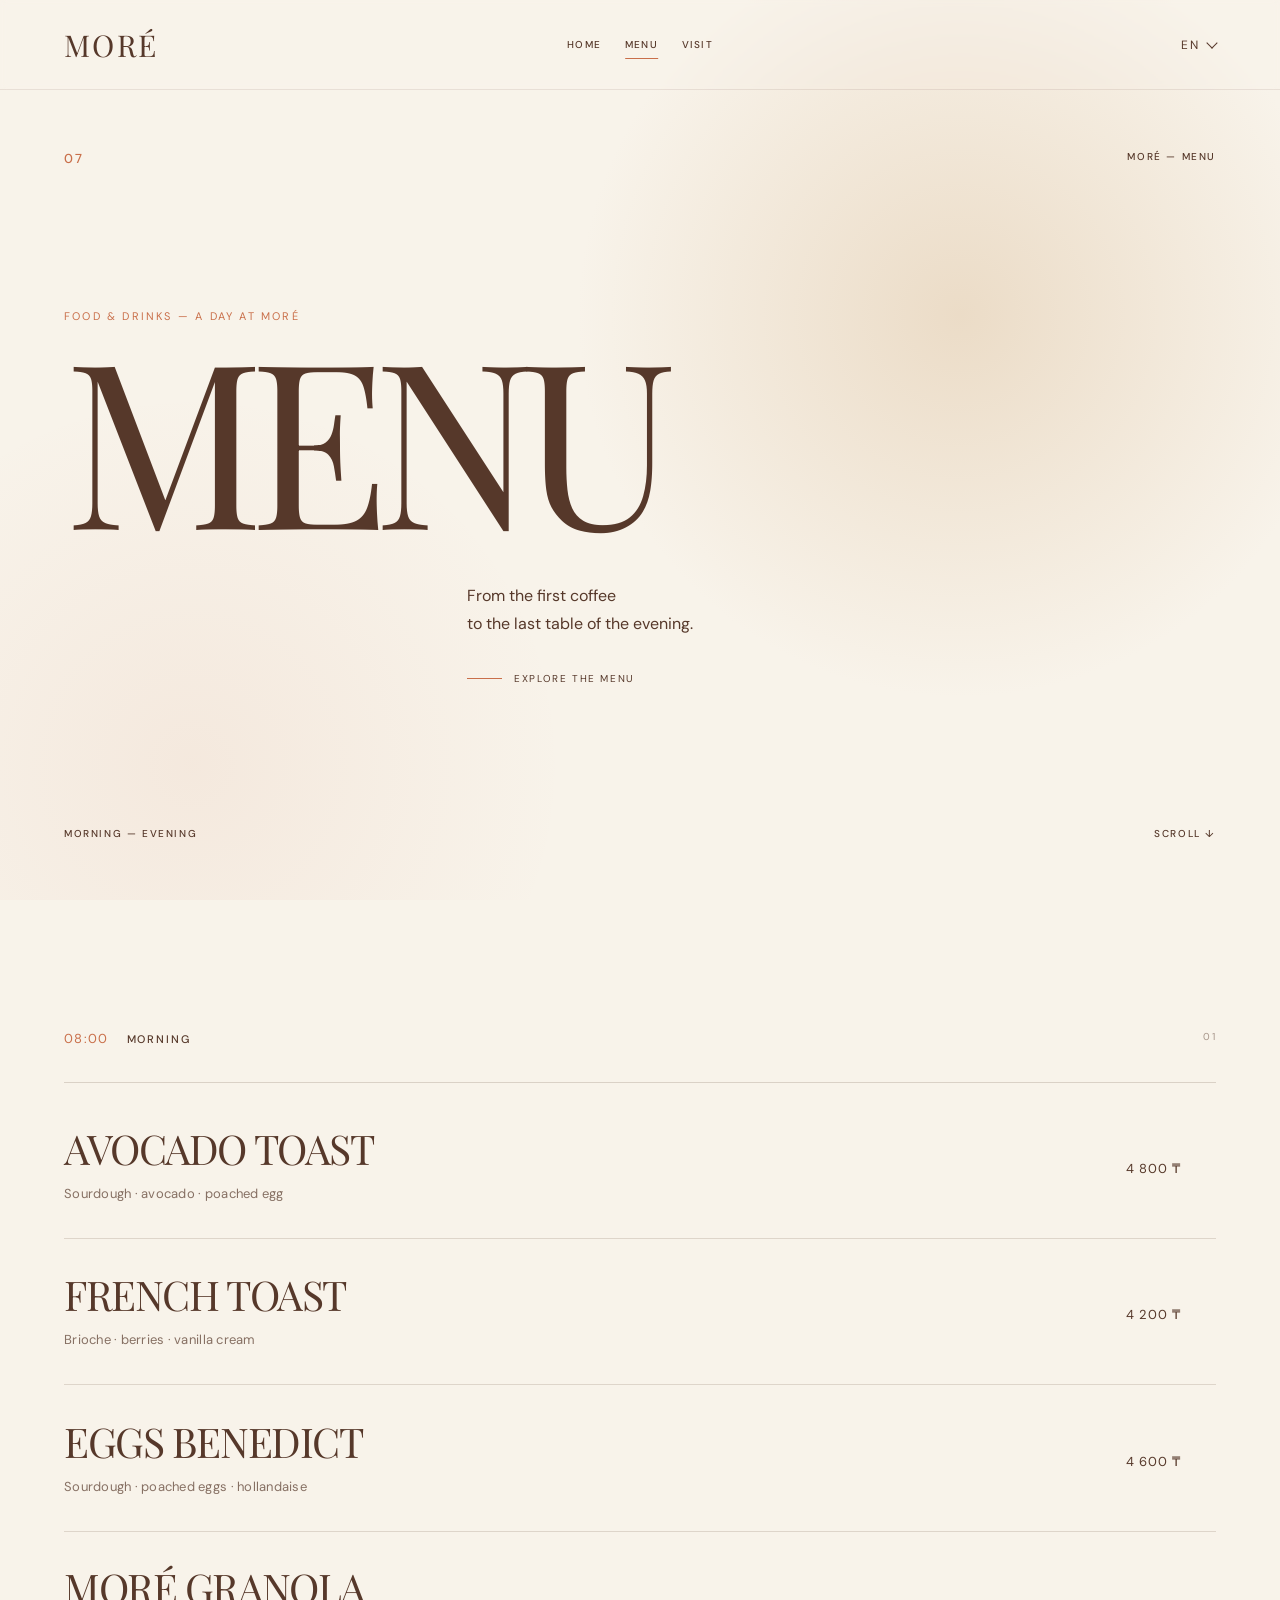
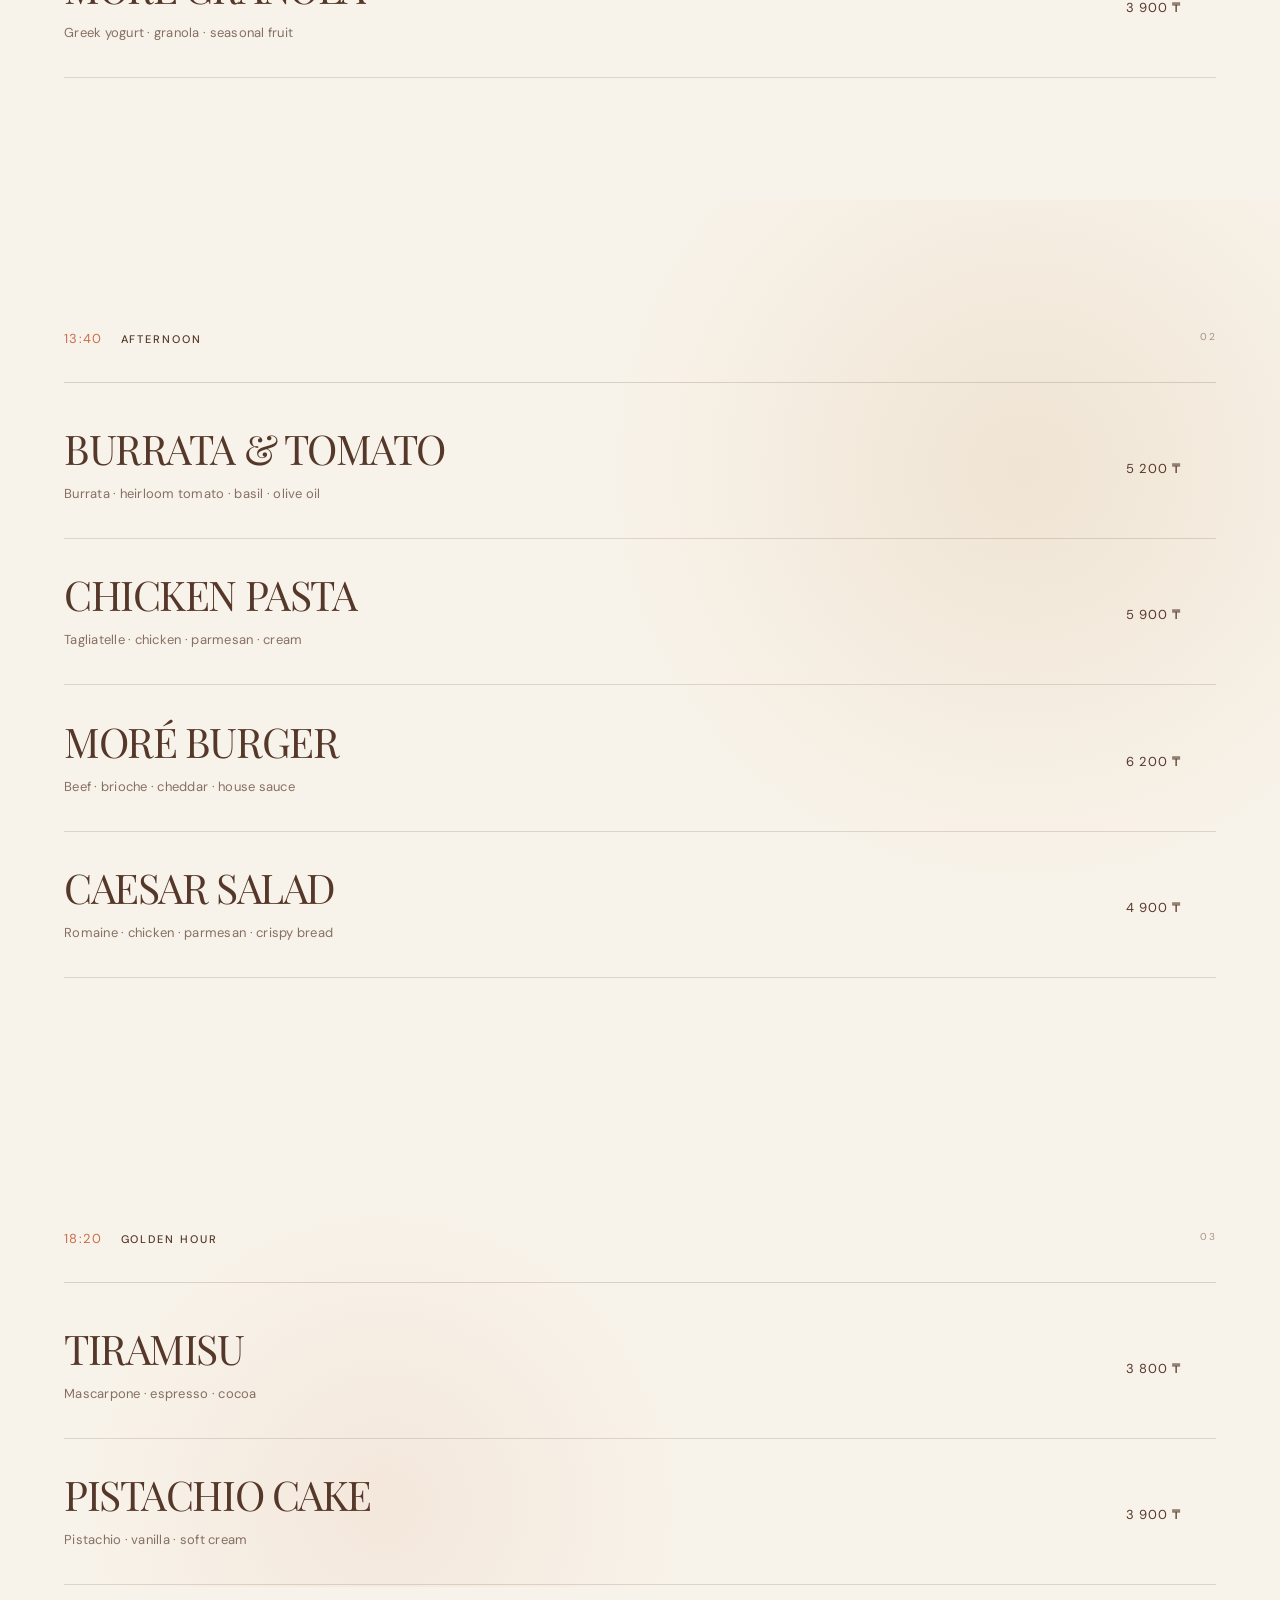
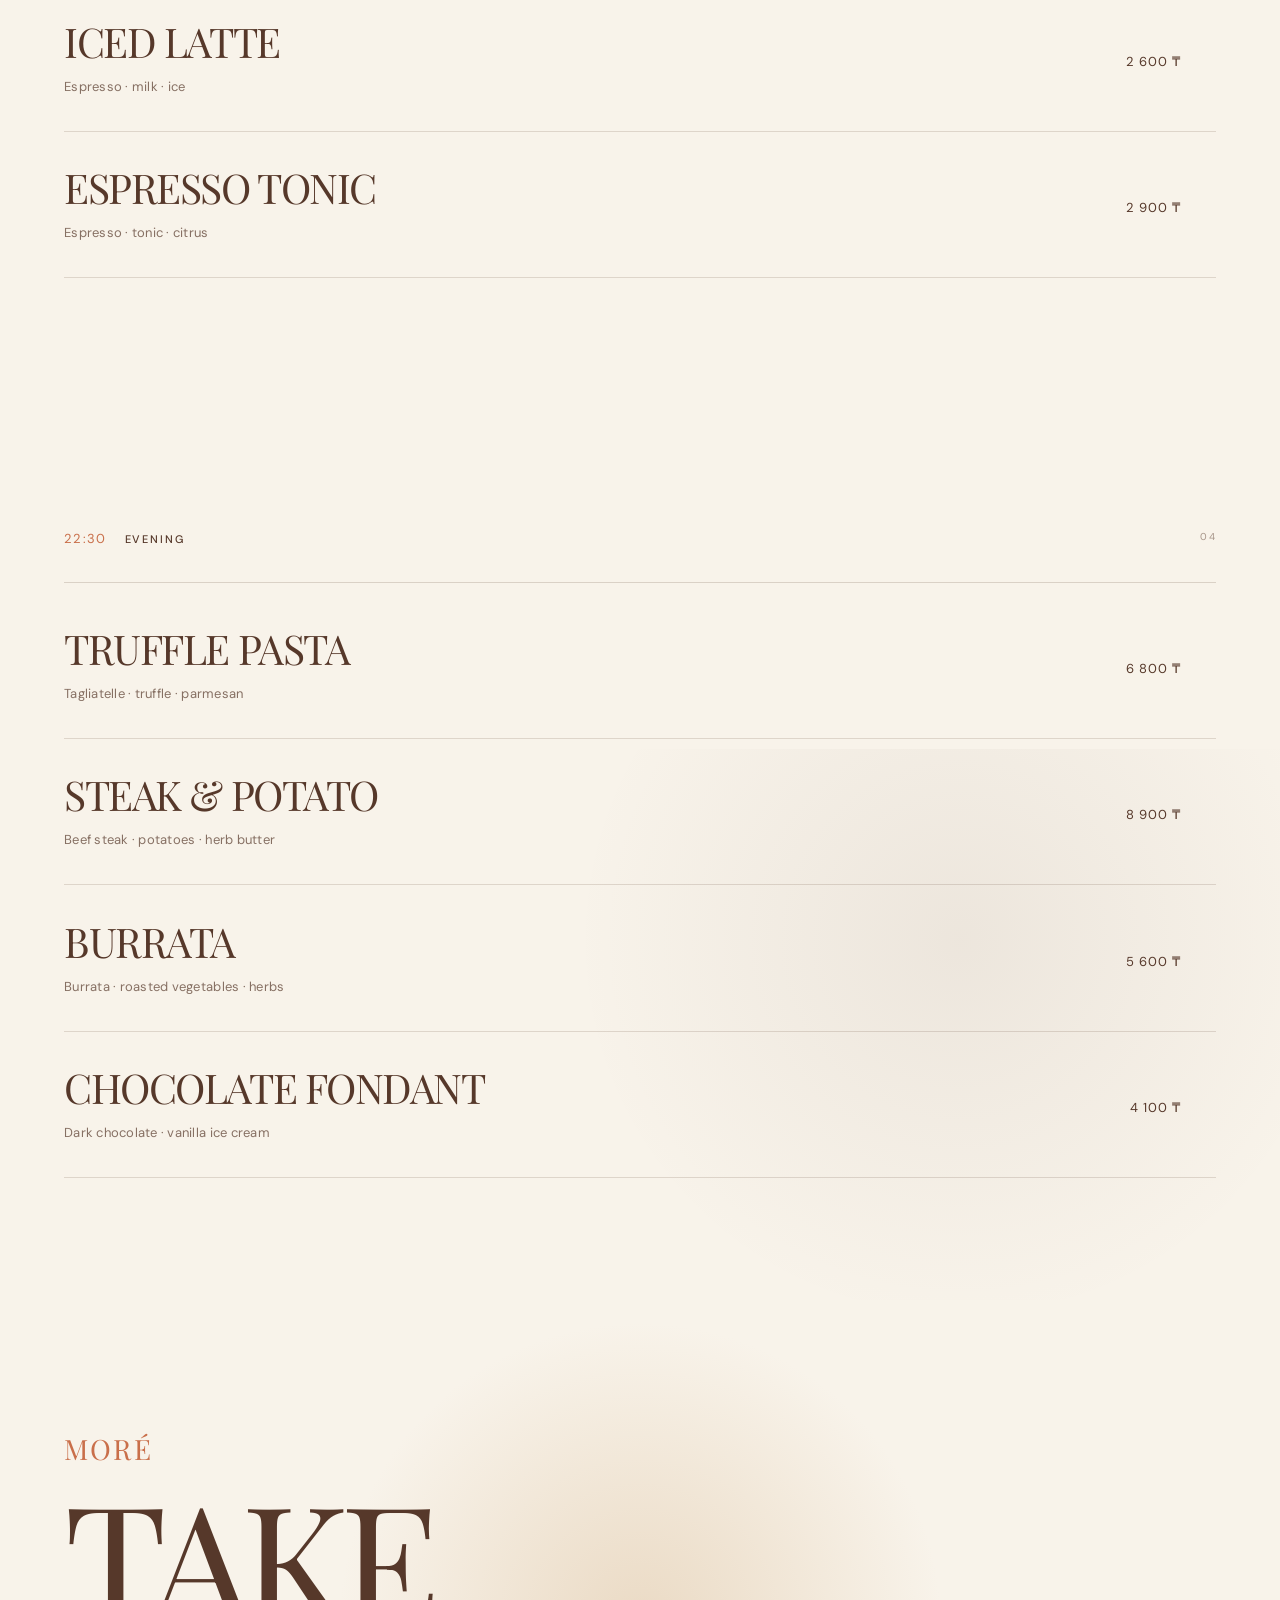
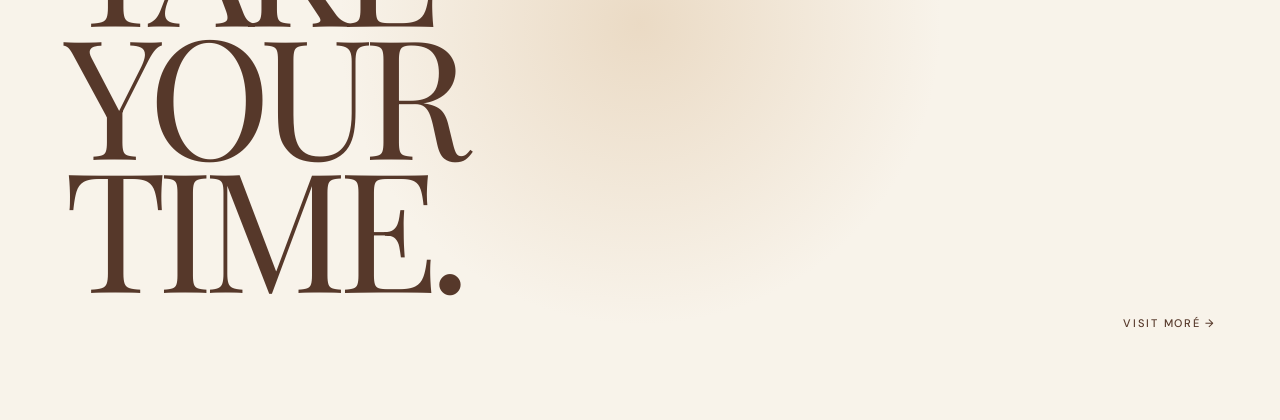
==== commit 6c20ede9: "Update MORÉ website — logo and design" ====
--- a/menu.html
+++ b/menu.html
@@ -5,6 +5,7 @@
     <meta name="viewport" content="width=device-width, initial-scale=1.0">
 
     <title>MORÉ — Menu</title>
+    <link rel="icon" type="image/png" href="images/more-logo.png">
 
     <link rel="stylesheet" href="style.css">
     
@@ -40,10 +41,9 @@
         </button>
 
         <div class="language-dropdown" id="languageDropdown" hidden>
-            <button type="button" data-language="ru">Русский</button>
-            <button type="button" data-language="en">English</button>
-            <button type="button" data-language="kk">Қазақша</button>
-        </div>
+    <button type="button" data-language="ru">Русский</button>
+    <button type="button" data-language="en">English</button>
+</div>
     </div>
 
 </header>
--- a/style.css
+++ b/style.css
@@ -399,35 +399,7 @@
         white-space: nowrap;
     }
 
-    /* RUSSIAN */
-
-    html[lang="ru"] .header .navigation {
-        gap: 6px;
-    }
-
-    html[lang="ru"] .header .navigation a {
-        font-size: 7px;
-        letter-spacing: 0;
-    }
-
-    /* KAZAKH */
-
-    html[lang="kk"] .header .navigation {
-        gap: 5px;
-    }
-
-    html[lang="kk"] .header .navigation a {
-        font-size: 7px;
-        letter-spacing: 0;
-    }
-}
-
-@media (max-width: 680px) {
-    .header {
-        outline: 2px solid red;
-    }
-
-    .header .language-switcher {
-        outline: 2px solid blue;
-    }
-}+    
+
+    
+}
--- a/menu.css
+++ b/menu.css
@@ -2480,4 +2480,5 @@
     .menu-item-main h2 {
         transition: none !important;
     }
-}+}
+
